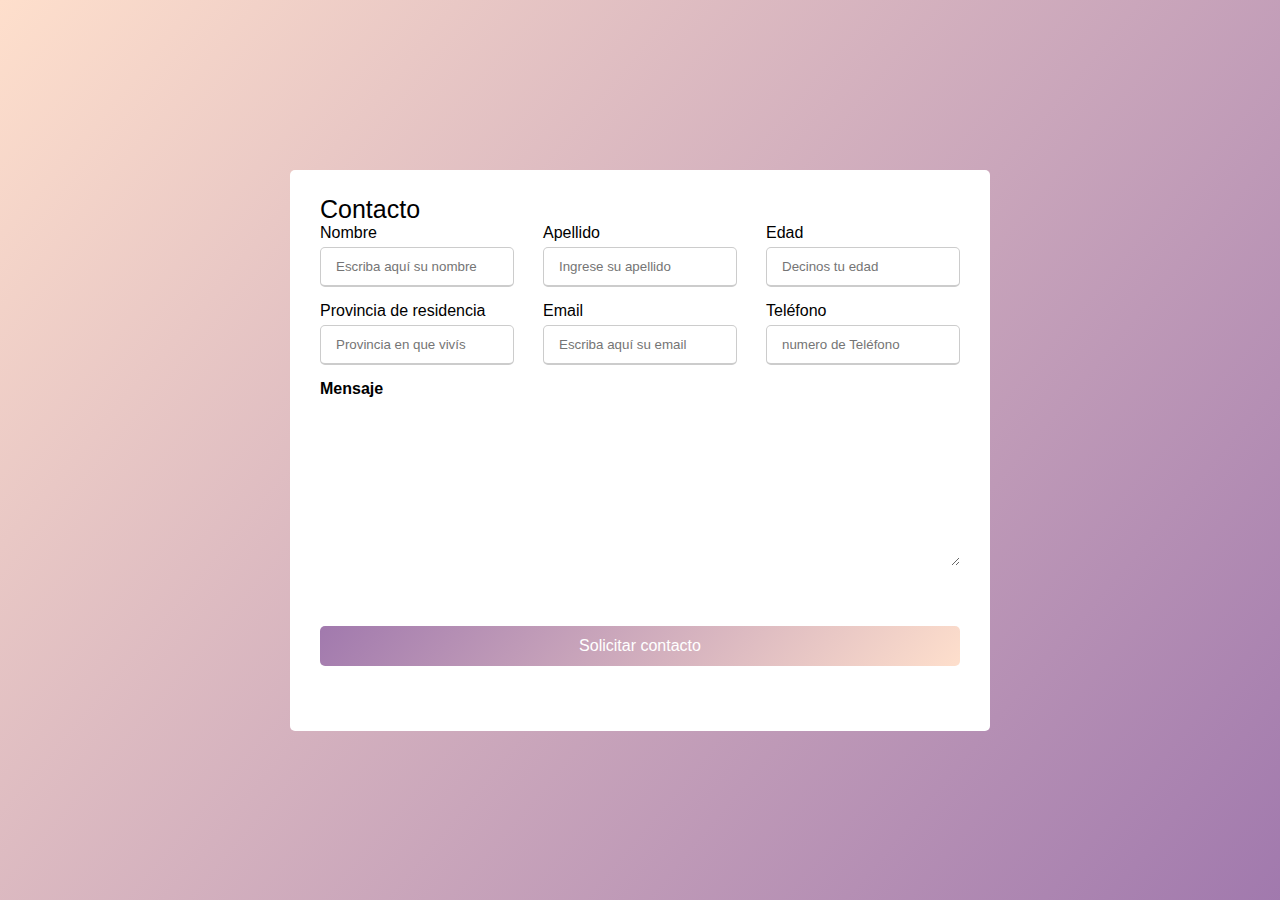
==== formulario-contacto.html @ 70f0dd42 "agregue el formulario, falta navegabilidad" ====
<!DOCTYPE html>
<html lang="en">
<head>
    <meta charset="UTF-8">
    <meta name="viewport" content="width=device-width, initial-scale=1.0">
    <link rel="stylesheet" href="style.css">
    <title>Contacto</title>
</head>
<body>
    <div class="container-formulario-contacto">
        <div class="title">Contacto</div>
        <form id="form-validation" novalidate>
            <div class="form-group">
                <span>Nombre</span>
                <input type="text" placeholder="Escriba aquí su nombre" required>
                <small>Por favor, ingrese su nombre</small>
            </div>
            <div class="form-group">
                <span>Apellido</span>
                <input type="text" placeholder="Ingrese su apellido" required>
                <small>Por favor, ingrese su apellido</small>
            </div>
            <div class="form-group">
                <span>Edad</span>
                <input type="text" placeholder="Decinos tu edad" required>
                <small>Por favor, ingrese su edad</small>
            </div>
            <div class="form-group">
                <span>Provincia de residencia</span>
                <input type="text" placeholder="Provincia en que vivís" required>
                <small>Por favor, indique su provincia</small>
            </div>
            <div class="form-group">
                <span>Email</span>
                <input type="email" placeholder="Escriba aquí su email" required>
                <small>Por favor, ingrese su email</small>
            </div>
            <div class="form-group">
                <span>Teléfono</span>
                <input type="number" placeholder="numero de Teléfono" required>
                <small>Por favor, ingrese su teléfono</small>
            </div>
            <div class="campo">
                <label>Mensaje</label>
                <textarea class="input-text" required></textarea>
            </div>
            
            <div class="button">
                <input type="submit" value="Solicitar contacto">
            </div>
        </form>
    </div>
    
    <script>
        const addForm=document.getElementById("form-validation");
        addForm.addEventListener("submit", (e)=>{
            if(addForm.checkValidity() === false){
               e.preventDefault();
               e.stopPropagation();
               addForm.classList.add("was-validated");
               return false;
            }
        })
    </script>
</body>
</html>
---- style.css ----
:root {
    --bg-color: #eeddf4;
    --primary-color: #d298cc;
    --secondary-color: #fedfcc;
    --secondary-bis-color: #ed1dc0;
    --third-color: rgb(230, 249, 242);
    --third-bis-color: #9c72a9f2;
    --fourth-color: #4b20b1;
    --fourth-bis-color: #e1fff4;
    --fifth-color: rgb(234, 250, 255);
    --fifth-bis-color: #c774be;
    --sixth-color: #4070f4;
    --bg-input-color: rgba(41, 32, 49, 0.173);
}

* {
    margin: 0;
    padding: 0;
    box-sizing: border-box;
}

body {
    background-color: var(--bg-color);
    font-family: "Open Sans", sans-serif;
}

/* Esto evitara que el css afecte a los div denominados con esta clase*/
.no-afectar-css{
    all: initial; 
}

/* Estilos de Header y NavBar */

.header-info {
    background-color: var(--third-bis-color);
    text-align: end;
    overflow: hidden;
}

.header-info p {
    color: white;
    font-weight: 500;
    padding: 5px 25px 5px 0;
    white-space: nowrap;
    animation: moveText 30s linear infinite;
    font-style: italic;
}

.navbar-container {
    background-color: var(--secondary-color);
    display: flex;
    justify-content: center;
    width: 100%;
}

.navbar {
    display: flex;
    justify-content: space-between;
    align-items: center;
    width: 100%;
    height: 100%;
}

.contenedor {
    max-width: 1440px;
    padding: 0 20px;
    margin: -35px;
}

.navbar-logo {
    display: flex;
    align-items: center;
}

.navbar-logo img {
    margin-right: 20px;
}

.navbar-logo:hover {
    /* transform: scale(1.3);
    transition: all .5s; */
    animation: tilt-n-move-shaking 0.50s infinite;
}

.navbar-links {
    display: flex;
    align-items: center;
}

.navbar-links>* {
    margin-left: 40px;
}

.navbar-list {
    display: flex;
    list-style: none;
}

a {
    text-decoration: none;
}

.nav-item {
    margin-left: 40px;
    font-size: 1.1em;
    font-weight: 500;
}

.nav-item a {
    position: relative;
}

.nav-item a::after {
    content: "";
    position: absolute;
    width: 100%;
    height: 2px;
    bottom: 0;
    left: 0;
    background-color: var(--secondary-bis-color);
    opacity: 0;
    transition: opacity 0.3s ease-in-out;
}

.nav-item:hover a::after {
    opacity: 1;
}

/* Estilo lupa y busqueda */

.navbar-search {
    position: relative;
    padding: 5px;
}

.navbar-search input {
    width: 0px;
    height: 35px;
    padding: 0 10px;
    font-size: 18px;
    color: #000;
    outline: none;
    border-radius: 15px;
    background-color: transparent;
    border: none;
}

.boton-search-icon img {
    width: 30px;
    height: 30px;
    cursor: pointer;
    margin-left: 5px;
}

.search-icon a {
    position: absolute;
    top: 5px;
    right: 0;
    width: 55px;
    height: 50px;
    line-height: 55px;
    text-align: center;
}

.navbar-search:hover input {
    width: 200px;
    background-color: #fff;
    border: 2px solid #4b20b1;
    transition: all 0.8s ease;
}

/* Estilo carrito de compras */

.boton-carrito-icon {
    background-color: transparent;
    border: none;
    cursor: pointer;
}

.container-navbar-carrito {
    position: relative;
}

.cantidad-productos {
    position: absolute;
    top: 55%;
    right: 0;

    background-color: var(--fourth-color);
    color: #fff;
    width: 22px;
    height: 22px;

    display: flex;
    justify-content: center;
    align-items: center;
    border-radius: 50%;
}

#contador-productos {
    font-size: 12px;
}

.container-carrito-productos {
    position: absolute;
    top: 50px;
    right: 0;
    background-color: var(--fourth-bis-color);
    width: 400px;
    z-index: 1;
    box-shadow: 0 10px 20px rgba(0, 0, 0, 0.20);
    border-radius: 10px;
}


.carrito-producto {
    display: flex;
    align-items: center;
    justify-content: space-between;
    padding: 30px;
    border-bottom: 1px solid rgba(0, 0, 0, 0.20);
}

.info-carrito-producto {
    display: flex;
    justify-content: space-between;
    flex: 0.8;
}

.titulo-producto-carrito {
    font-size: 17px;
}

.precio-producto-carrito {
    font-weight: 700;
    font-size: 16px;
    margin-left: 10px;
}

.cantidad-producto-carrito {
    font-weight: 400;
    font-size: 16px;
}

.icono-cancela-compra {
    width: 25px;
    height: 25px;
    background-color: transparent;
    border: none;
}

.icono-cancela-compra:hover {
    color: red;
    cursor: pointer;
}

.total-carrito {
    display: flex;
    justify-content: center;
    align-items: center;
    padding: 20px 0;
    gap: 20px;
}

.total-carrito h3 {
    font-size: 18px;
    font-weight: 700;
}

.total-pagar {
    font-size: 20px;
    font-weight: 700;
}

.comprar-carrito {
    display: flex;
    justify-content: center;
    align-items: center;
    border-radius: 15px;
    background-color: var(--third-bis-color);
    color: #fff;
    font-size: 15px;
    font-weight: 500;
    padding: 8px;
    cursor: pointer;
    margin-right: -85px;
}


.hidden-cart {
    display: none;
}

.hidden {
    display: none;
}

.carrito-vacio {
    padding: 20px;
    text-align: center;
}

/* Estilo para navbar responsive (pantalla mas chica) */

.navbar-toogle-boton {
    background-color: transparent;
    border: none;
    cursor: pointer;
    display: none;
}

.navbar-menu-movil {
    display: none;
}


@keyframes moveText {
    0% {
        transform: translateX(100%);
    }

    100% {
        transform: translateX(-100%);
    }
}

@keyframes tilt-n-move-shaking {
    0% {
        transform: translate(0, 0) rotate(0deg);
    }

    25% {
        transform: translate(5px, 5px) rotate(5deg);
    }

    50% {
        transform: translate(0, 0) rotate(0deg);
    }

    75% {
        transform: translate(-5px, 5px) rotate(-5deg);
    }

    100% {
        transform: translate(0, 0) rotate(0deg);
    }
}
/* añadidura de estilos para el formulario de contacto */
small{
    display: none;
}
body{
    display: flex;
    height: 100vh;
    justify-content: center;
    align-items: center;
    padding: 10px;
    background: linear-gradient(130deg,#fedfcc,#9c72a9f2);
}
.container-formulario-contacto{
    max-width: 700px;
    width:100%;
    padding: 25px 30px;
    background-color: #fff;
    border-radius: 5px;
}
.container-formulario-contacto .title{
    font-size: 25px;
    font-weight: 500;
}
.container-formulario-contacto form{
    display:flex;
    flex-wrap:wrap;
    justify-content:space-between;
    margin:10 px 12 px 0;
}
form .form-group{
    margin-bottom: 15px;
    width:calc(100%/2-20px);
}
form span{
    display:block;
    font-weight: 500;
    margin-bottom: 5px;
}
.form-group input{
    height: 40px;
    width:100%;
    outline:none;
    border-radius: 5px;
    border: 1px solid #ccc;
    padding-left: 15px;
    border-bottom-width: 2px;
    transition:all 0.3s ease;
}
.form-group input:focus,
.form-group input:valid{
    border-color: skyblue;
}
form .button{
    width:100%;
    height: 40px;
    margin: 40px 0;
}
form .button input{
    width:100%;
    height: 100%;
    outline: none;
    cursor:pointer;
    background: linear-gradient(130deg,#9c72a9f2,#fedfcc);
    color:#fff;
    font-size: 16px;
    font-weight: 500;
    border: none;
    border-radius: 5px;
}
form .button input:hover{
    /* uso la pseudo clase hover para generar una pequeña animacion en el boton */
    background: linear-gradient(130deg,#fedfcc,#9c72a9f2);
}
.was-validated small{
    display: block;
    color: red;
}
.campo {
    margin-bottom: 1rem;
}
.campo label {
    color: var(--blanco);
    font-weight: bold;
    margin-bottom: .5rem;
    display: block;
}
.campo textarea {
    height: 10rem;
    width:40rem;
}

.input-text {
    width: 100%;
    border: none;
    padding: 1.5rem;
    border-radius: .5rem;
}
@media(max-width:584px){
    .container-formulario-contacto{
        max-width: 100%;
    }

    form .form-group{
        margin-bottom: 15px;
        width:100%;
    }
    .container-formulario-contacto form{
        max-height: 400px;
        overflow-y: scroll;
    }
    .container-formulario-contacto form::-webkit-scrollbar{
        width: 0;
        /* para invisibilizar la barra scroll */
    }
    form .button{
        margin:20px 0px;
    }
    .campo textarea {
        height: 300px;
        width: 400px;
    }
}

/*Media Query Header Nav- Responsividad*/
@media only screen and (max-width:895px) {

    /* 980px */
    .navbar-list {
        display: none;
    }

    .navbar-links>* {
        margin-left: 20px;
    }

    .navbar-menu-movil {
        display: flex;
        flex-direction: column;
        position: absolute;
        top: 180px;
        right: 0;
        background-color: var(--secondary-color);
        width: 100%;
        box-shadow: 0 2px 10px rgba(0, 0, 0, 0.01);
        z-index: 1;
    }

    .nav-item-movil {
        margin-left: 40px;
        font-size: 1.1em;
        font-weight: 300;
        margin-top: 5px;
    }

    .navbar-list-movil {
        list-style: none;
        padding: 20px;
        margin-bottom: 15px;
    }

    .navbar-list-movil a {
        color: var(--third-bis-color);
        position: relative;
    }

    .nav-item-movil a::after {
        content: "";
        position: absolute;
        width: 100%;
        height: 2px;
        bottom: 0;
        left: 0;
        background-color: var(--secondary-bis-color);
        opacity: 0;
        transition: opacity 0.3s ease-in-out;
    }

    .nav-item-movil:hover a::after {
        opacity: 1;
    }

    .navbar-toogle-boton {
        display: block;
        margin: 0;
    }

    .navbar-toogle-boton img {
        height: 28px;
        margin: 0 10px;
    }
}

/* @media only screen and (max-width:550px)

trate de ver desde el celu y me parecio q a partir de ese tamaño se empieza a romper otra vez, habria que hacer otro media query con ese tamaño*/

/*Estilos Quienes somos*/

.quienes-somos-seccion {
    display: flex;
    justify-content: center;
    margin-bottom: 100px;
    margin-top: 100px;
}

.quienes-somos-container {
    background-color: var(--bg-color);
    max-width: 1440px;
    margin-top: 70px;
    margin-bottom: 50px;
    margin-left: 20px;
    margin-right: 50px;
    padding: 0 20px;
    width: 100%;
}

.quienes-somos-subtitulo {
    font-size: 2em;
    font-weight: 600;
    text-align: center;
    margin-top: 30px;
    margin-bottom: 40px;
    margin-left: 70px;
    color: var(--third-bis-color);
}

.quienes_somos_parrafo {
    text-align: center;
    font-size: 1.1em;
    font-weight: 400;
    padding-left: 70px;
    font-style: italic;
    line-height: 3.4em;
    white-space: pre-line;
}

.qs-empezamos{
    text-align: center;
    font-size: 1.4em;
    padding-left: 70px;
    font-style: italic;
    line-height:3.4em;
    white-space: pre-line;
}

/*Estilo slide fotos*/

.carrousel-seccion {
    display: flex;
    justify-content: center;
    background-color: var(--secondary-color);
    margin-bottom: 100px;
    padding: 10px 0;
}

.carrousel-seccion-container {
    max-width: 1440px;
    padding: 0 30px;
    width: 100%;
    display: flex;
    flex-direction: column;
    align-items: center;
    justify-content: center;
}

.carrousel-seccion-contenedor-imgs {
    padding: 50px;
}

.carrousel-seccion-slide img {
    height: 300px;
    width: 1000px;
    max-width: 100%;
    max-height: 350px;
    object-fit: cover;
}

.carrousel-seccion-slide {
    display: none;
}

.carrousel-seccion-slide.contenido {
    display: flex;
    justify-content: space-around;
    padding: 20px 0;
    max-height: 500px;
}

.carrousel-seccion-slide h1 {
    flex-basis: 50%;
    display: flex;
    flex-direction: column;
    justify-content: center;
    text-align: center;
    font-size: 2.3em;
    font-weight: 700;
    margin-bottom: 2em;
    margin-top: 3em;
    color: var(--fourth-color);
}

.carrousel-seccion-contenedor-imgs {
    flex-basis: 50%;
    display: flex;
    justify-content: center;
    align-items: center;
}

.carrousel-seccion-control {
    position: absolute;
    right: 10px;
    display: flex;
    flex-direction: column-reverse;
}

.carrousel-control-previa {
    width: 40px;
    height: 35px;
    margin: 0.5em 0.5em 0.5em 0;
    padding: 3px 5px;
    border-radius: 10px;
}

.carrousel-control-proximo {
    width: 40px;
    height: 35px;
    padding: 3px 5px;
    margin: 0.5em 0.5em 0.5em 0;
    border-radius: 10px;
}

.carrousel-seccion-control a:hover {
    background-color: var(--secondary-bis-color);
    transition: background-color 0.4s;
    border-radius: 30px;
    transform: scale(1.3);
}

/*Media query Carrousel - Responsive*/


@Media only screen and (max-width: 895px) {
    .carrousel-seccion-slide h1 {
        font-size: 1.9em;
        text-align: center;
        justify-content: center;
    }

    .carrousel-seccion-slide img {
        padding: 50px 0;
        justify-content: center;
        height: 400px;
        object-fit: cover;
    }

    .carrousel-seccion-slide.contenido {
        flex-direction: column;
        max-height: 100%;
        padding-bottom: 0;
    }

    .carrousel-seccion-slide .contenido {
        margin-bottom: 2em;
    }

    .carrousel-seccion-container {
        justify-content: flex-end;
    }

    .carrousel-seccion-control {
        flex-direction: row;
        align-items: center;
        position: static;
    }

    .carrousel-control-proximo {
        margin-right: 0;
    }
}


/*Estilos Planes */

#planes {
    display: flex;
    margin-top: 80px;
    margin-left: 30px;
    margin-right: 30px;
}

.planes-seccion-container {
    display: grid;
    grid-template-columns: repeat(2, 1fr);
    gap: 10px;
    margin: 30px 30px;
    margin-left: 70px;
    max-width: 1440px;
    padding: 0 20px;
}

.planes-seccion-titulo {
    font-size: 2em;
    font-weight: 500;
    text-align: center;
    margin-bottom: 50px;
    color: var(--third-bis-color);
}

.planes-seccion-item {
    border-radius: 20px;
    margin: 30px;
    width: 80%;
    border-style: groove;
}

.planes-seccion-item img {
    padding: 30px;
    width: 100%;
    height: 300px;
    object-fit: cover;
    border-radius: 40px 40px 0 0;
    transition: all .5s;
}

.planes-seccion-subtitulo {
    font-size: 1.7em;
    font-weight: 700;
    color: var(--fourth-color);
    text-align: center;
    margin-bottom: 20px;
}

.planes-seccion-info {
    padding: 15px 70px;
    line-height: 2;
    display: flex;
    flex-direction: column;
    gap: 10px;
}

.plan-seccion-descripcion {
    font-size: 1em;
    font-weight: 500;
    list-style: none;
    text-align: center;
}

.planes-seccion-info button {
    color: #fff;
    background-color: var(--fifth-bis-color);
    padding: 15px 10px;
    margin: 30px 100px;
    border-radius: 15px;
    cursor: pointer;
    width: 200px;
    font-size: 17px;
    font-weight: 500;
}

.planes-seccion-info button:hover {
    background-color: #ed1dc0;
    transition: 1s;
}

.planes-seccion-item:hover {
    box-shadow: 0 10px 20px rgba(34, 193, 140, 0.356);
    background-color: #efd1f7;
}

.planes-seccion-item img:hover {
    transform: scale(1.1);
}

/*Falta terminar toda la parte media query de la parte de compra de planes */

/* Estilos Compra Planes */

.planes-seccion-compra-container {
/* .compra-planes{ */
    display: flex;
    flex-wrap: wrap;
    align-items: center;
    justify-content: center;
    width: 80%;
    max-width: 600px;
    min-height: 500px;
    padding: 10px;
    margin-left: 400px;
}

.planes-seccion-compra-item {
    display: flex;
    flex-direction: column;
    justify-content: center;
    text-align: center;
    border-radius: 20px;
    margin: 30px;
    padding: 15px;
    width: 100%; 
    border-style: groove;
}

.planes-seccion-compra-info li{
    list-style: none;
    font-size: 1.1em;
    font-weight: 400;
    text-align: center;
    padding: 10px;
    margin-bottom: 30px;
}

.planes-seccion-compra-info ul li:before {
    content: '✓';
    color: var(--secondary-bis-color);
    margin-right: 10px;
    font-weight: bold;
}

.planes-seccion-compra-info h2{
    margin-bottom: 55px;
    font-size: 40px;
}

.planes-seccion-compra-item img {
    padding: 30px;
    width: 100%;
    height: 300px;
    object-fit: cover;
    border-radius: 40px 40px 0 0;
    transition: all .5s;
}

.planes-formato-pago{
    font-size: 1.3em;
    font-weight: 600;
    text-align: center;
    margin: 50px;
}

.planes-seccion-compra-info .precio{
    font-size: 30px;
    margin-bottom: 20px;
}

.planes-seccion-compra-item:hover {
    box-shadow: 0 10px 20px rgba(34, 193, 140, 0.356);
    background-color: #efd1f7;
}

.planes-seccion-compra-item img:hover {
    transform: scale(1.1);
}

.contenedor-formulario{
    width: 50%;
    justify-content: center;
    margin: auto;
    position: relative;
}

.seleccion-formulario{
    background-color: #fff;
    width: 100%;
    box-shadow: 0px 0px 0px rgba(0, 0, 0, 0.16);
    border-radius: 5px;
    border: none;
    cursor: pointer;
    align-items: center;
    text-align:initial;
    transition: .2s ease all;
    margin-bottom: 25px;
    padding: 15px;
    font-weight: 500;
    font-size: 17px;
}

.seleccion-formulario:hover{
    border: 2px solid var(--fourth-color);
    box-shadow: 0px 5px 10px rgba(0, 0, 0, 0.16);
}

.estilo-opcion{
    font-weight: 600;
    font-size: 14px;
}

.planes-seccion-compra-info button {
    color: #fff;
    background-color: var(--fifth-bis-color);
    padding: 15px 10px;
    margin: 30px 100px;
    border-radius: 15px;
    cursor: pointer;
    width: 200px;
    font-size: 18px;
}

.planes-seccion-compra-info button:hover {
    background-color: #ed1dc0;
    transition: 1s;
}

/*Media query Planes- Responsividad */

@media only screen and (max-width:895px) {
    .planes-seccion-container {
        display: flex;
        flex-direction: column;
        position: relative;
        top: 180px;
        background-color: var(--bg-color);
        width: 100%;
        max-width: 100%;
        margin-bottom: 170px;
        box-shadow: 0 2px 10px rgba(0, 0, 0, 0.01);
        z-index: 1;
    }

    .planes-seccion-info button {
        color: #fff;
        background-color: var(--fifth-bis-color);
        padding: 15px 10px;
        margin: 30px 60px;
        justify-content: center;
        border-radius: 15px;
        cursor: pointer;
        width: 200px;
        max-width: 100%;
    }
}

@media only screen and (max-width:1020px) {
    .planes-seccion-compra-container {
        display: flex;
        flex-wrap: wrap;
        position: relative;
        justify-content: center;
        top: 180px;
        background-color: var(--bg-color);
        width: 100%;
        max-width: 100%;
        margin-bottom: 170px;
        margin-left: 200px;
        box-shadow: 0 2px 10px rgba(0, 0, 0, 0.01);
        z-index: 1;
    }

    .planes-seccion-info button {
        color: #fff;
        background-color: var(--fifth-bis-color);
        padding: 15px 10px;
        margin: 30px 60px;
        justify-content: center;
        border-radius: 15px;
        cursor: pointer;
        width: 200px;
        max-width: 100%;
    }
}

/* Falta chequear media query y responsividad, y hacer mas puntos de corte*/


/* Estilos Seccion Video */
.video-seccion {
    max-width: 1440px;
    margin-right: 120px;
    margin-bottom: 50px;
    margin-left: 30px;
    width: 100%;
}

.video-seccion-contenedor{
    max-width: 100%;
    max-height: 100%;
    margin-bottom: 20px;
    margin-left: 10px;
    padding: 0 40px;
    width: 100%;
}

.video-container video {
    width: 100%;
    height: 400px;
    object-fit: cover;
    margin-top: 25px;
    margin-bottom: 50px;
    border-radius: 10px;
    position: relative;
    opacity: 0.5;
    z-index: -1;
}

.video-seccion-descripcion{
    text-align: center;
    font-size: 1.2em;
    font-weight: 500;
    margin-bottom: 20px;
    padding: 20px;
    margin-top: 70px;
    color: var(--fourth-color);
}

.video-seccion-descripcion h2{
    text-align: center;
    font-size: 1.7em;
    margin-bottom: 40px;
}

.video-seccion-descripcion p{
    text-align: center;
    font-size: 1.2em;
    margin-top: 35px;
}


/* Estilos Testimonios slider */


.testimonios-seccion {
    min-height: 100vh;
    display: flex;
    flex-direction: column;
    align-items: center;
    justify-content: center;
    background-color: var(--bg-color);
    margin-bottom: 120px;
}

.testimonios-slide-subtitulo {
    font-size: 2em;
    font-weight: 700;
    color: var(--third-bis-color);
    margin-bottom: 80px;
    margin-top: 100px;
}

.testimonios-slide-contenedor {
    max-width: 1440px;
    width: 100%;
    background-color: var(--primary-color);
    padding: 40px 0;
}

.testimonios-tarjeta {
    padding: 0 40px;
    display: none;
}

.testimonios-tarjeta.contenido {
    display: flex;
    justify-content: space-around;
    padding: 20px 0px;
    height: 450px;
    max-height: 600px;
}

.tarjeta {
    width: 330px;
    height: 420px;
    border-radius: 25px;
    background-color: var(--fourth-bis-color);
}

.contenido-img,
.contenido-testimonio {
    display: flex;
    flex-direction: column;
    align-items: center;
    padding: 10px 14px;
}

.tarjeta-imagen {
    position: relative;
    height: 150px;
    width: 150px;
    border-radius: 50%;
    background: #fff;
    padding: 3px;
}

.tarjeta-imagen .tarjeta-img {
    height: 100%;
    width: 100%;
    object-fit: cover;
    border-radius: 50%;
    border: 4px solid var(--sixth-color);
}

.contenido-img {
    position: relative;
    row-gap: 5px;
    padding: 25px 0;
}

.disenio-imagen {
    position: absolute;
    left: 0;
    top: 0;
    height: 100%;
    width: 100%;
    background-color: var(--sixth-color);
    border-radius: 25px 25px 0 25px;
}

.disenio-imagen::before,
.disenio-imagen::after {
    content: "";
    position: absolute;
    right: 0;
    bottom: -40px;
    height: 40px;
    width: 40px;
    background-color: var(--sixth-color);
}

.disenio-imagen::after {
    border-radius: 0 25px 0 0;
    background-color: var(--fourth-bis-color);
}

.nombre-testimonio {
    font-size: 1.4em;
    font-weight: 600;
    margin-bottom: 10px;
    color: var(--fourth-color);
}

.descripcion-testimonio {
    font-size: 1em;
    font-weight: 500;
    color: var(--third-bis-color);
    text-align: center;
}

.testimonios-seccion-control {
    position: absolute;
    right: 10px;
    display: flex;
    flex-direction: column-reverse;
    margin-top: -260px;
    margin-right: 80px;
}

.testimonios-control-previa {
    width: 40px;
    height: 35px;
    margin: 0.5em 0.5em 0.5em 0;
    padding: 3px 5px;
    border-radius: 10px;
}

.testimonios-control-proximo {
    width: 40px;
    height: 35px;
    padding: 3px 5px;
    margin: 0.5em 0.5em 0.5em 0;
    border-radius: 10px;
}

.testimonios-seccion-control a:hover {
    background-color: var(--fourth-bis-color);
    border-radius: 30px;
    transform: scale(1.3);
    transition: background-color 0.4s;
}

/*Barra de progreso - animacion*/
.barra-cont {
    width: 5%;
    height: 5px;
    background-color: #ccc;
    border-radius: 10px;
}

.barra-progreso {
    height: 100%;
    background-color: #af4c89; /* Color de la barra de progreso */
    width: 0%;
    border-radius: 10px;
    opacity: 0.3;
}

/*Falta la responsividad de la parte de Testimonios */

/*Estilos Footer y NavBar*/

input {
    font-family: "Open Sans", sans-serif;
}

.footer {
    background-color: var(--third-bis-color);
    display: flex;
    flex-direction: column;
}

.footer-nav-info {
    background-color: var(--secondary-color);
    padding: 50px 20px;
    display: flex;
    justify-content: center;
}

.footer-nav-info {
    display: flex;
    flex-wrap: wrap;
    justify-content: space-around;
    width: 100%;
}

.container {
    max-width: 1440px;
    padding: 0 20px;
}

.footer-info-lista-items {
    list-style: none;
}

.footer-titulo {
    color: var(--fourth-color);
    font-size: 1.2em;
    margin-bottom: 1em;
}

.footer-info-items-li {
    margin-bottom: 0.2em;
}

.footer-items-link {
    font-size: 0.9em;
}

.footer-items-link:hover {
    color: var(--secondary-bis-color);
}

.footer-iconos-contenedor {
    margin-bottom: 1em;
}

.icono-redsocial {
    margin-right: 15px;
}

.icono-redsocial img {
    height: 23px;
}

.suscribete-contenedor-form {
    display: flex;
    flex-direction: column;
}

.suscribete-contenedor-form input {
    border: none;
    font-size: 0.8em;
    background-color: rgb(239, 233, 243);
    padding: 12px;
    outline: none;
    color: var(--fourth-color);
    border-radius: 10px;
    margin-bottom: 1em;
}

.boton-suscribete {
    font-size: 1em;
    font-weight: 600;
    cursor: pointer;
    padding: 10px 20px;
    color: var(--fourth-color);
    background-color: var(--bg-color);
    border-radius: 10px;
    text-align: center;
    width: 150px;
}

.boton-suscribete:hover {
    background-color: var(--primary-color);
    transition: background-color 0.3s ease-in-out;
}

.footer-copyright-texto {
    text-align: center;
    color: white;
    font-size: 1em;
    font-weight: 500;
    padding: 20px 0;
}

/*Media querys footer*/

@Media only screen and (max-width:850px) {

    /*si la pantalla es superior a esto que no aplique los estilos que siguen*/
    .footer-info-lista {
        width: 49%;
        margin-bottom: 1.3em;
    }
}

@Media only screen and (max-width:510px) {

    /*si la pantalla es superior a esto que no aplique los estilos que siguen*/
    .footer-info-lista {
        width: 100%;
        margin-bottom: 1.3em;
    }
}
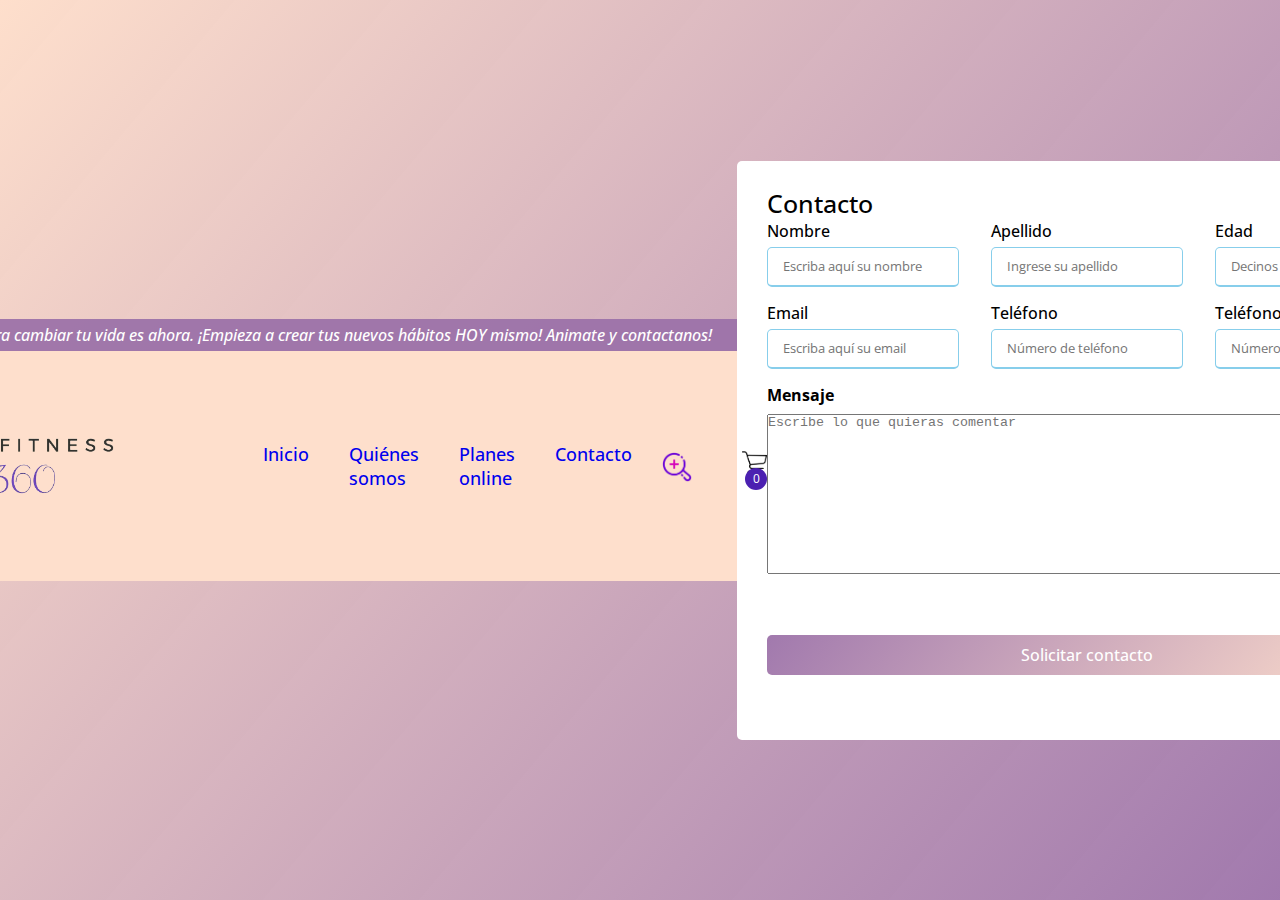
==== commit 08c079fc: "correccion source js del script en contacto" ====
--- a/formulario-contacto.html
+++ b/formulario-contacto.html
@@ -3,64 +3,214 @@
 <head>
     <meta charset="UTF-8">
     <meta name="viewport" content="width=device-width, initial-scale=1.0">
+    <!-- favicon -->
+    <link rel="shortcut icon" href="images/logo-contacto.png" type="image/x-icon">
+    <!-- estilos -->
     <link rel="stylesheet" href="style.css">
+    
+    <link rel="stylesheet" href="modal.css">
+     <!-- Google Fonts -->
+     <link rel="preconnect" href="https://fonts.googleapis.com">
+     <link rel="preconnect" href="https://fonts.gstatic.com" crossorigin>
+     <link href="https://fonts.googleapis.com/css2?family=Open+Sans:ital,wght@0,300..800;1,300..800&display=swap"
+         rel="stylesheet">
     <title>Contacto</title>
 </head>
-<body>
+<body class="formulario-contacto">
+    <!-- Encabezado -->
+    <header class="header">
+        <section class="header-info">
+            <p>El mejor momento para cambiar tu vida es ahora. ¡Empieza a crear tus nuevos hábitos HOY mismo! Animate y
+                contactanos!
+            </p>
+        </section>
+        <section class="navbar-container">
+            <nav class="navbar contenedor">
+                <!-- logo -->
+                <a href="index.html" class="navbar-logo">
+                    <img src="images/logo3-titulo-pag.png" alt="Logo de Fitness 360" height="300">
+                </a>
+                <!-- Hipervinculos para el menu -->
+                <div class="navbar-links">
+                    <ul class="navbar-list">
+                        <li class="nav-item"><a href="index.html"> Inicio</a></li>
+                        <li class="nav-item"><a href="#quienes-somos"> Quiénes somos</a></li>
+                        <li class="nav-item"><a href="#planes-online">Planes online</a></li>
+                        <li class="nav-item"><a href="#contacto">Contacto</a></li>
+                    </ul>
+                    <!-- Buscador -->
+                    <div class="navbar-search">
+                        <input type="text" placeholder="Buscar">
+                        <div class="search-icon">
+                            <a href="#" class="boton-search-icon">
+                                <img src="images/img-lupa2.png" alt="boton de busqueda">
+                            </a>
+                        </div>
+                    </div>
+                    <!-- Carrito de compras -->
+                    <div class="container-navbar-carrito">
+                        <div class="navbar-carrito-icon">
+                            <button class="boton-carrito-icon">
+                                <img src="images/img-carritocompra.png" alt="carrito de compras" height="25">
+                            </button>
+
+                            <div class="cantidad-productos">
+                                <span id="contador-productos">0</span>
+                            </div>
+                        </div>
+                        <div class="container-carrito-productos hidden-cart">
+                            <div class="carga-producto hidden">
+                                <div class="carrito-producto">
+                                    <div class="info-carrito-producto">
+                                        <span class="cantidad-producto-carrito"></span>
+                                        <p class="titulo-producto-carrito"></p>
+                                        <span class="precio-producto-carrito"></span>
+                                    </div>
+                                    <svg xmlns="http://www.w3.org/2000/svg" fill="none" viewBox="0 0 24 24"
+                                        stroke-width="1.5" stroke="currentColor" class="icono-cancela-compra">
+                                        <path stroke-linecap="round" stroke-linejoin="round" d="M6 18L18 6M6 6l12 12" />
+                                    </svg>
+                                </div>
+                            </div>
+
+                            <div class="total-carrito hidden">
+                                <h3>Total:</h3>
+                                <span class="total-pagar"></span>
+                                <button class="comprar-carrito">Comprar carrito</button>
+                            </div>
+                            <p class="carrito-vacio">El carrito está vacío</p>
+                        </div>
+                    </div>
+                </div>
+                <button class="navbar-toogle-boton">
+                    <img src="images/img-trespuntos.png" alt="boton de menu" height="20">
+                </button>
+                <div class="navbar-menu-movil">
+                    <ul class="navbar-list-movil">
+                        <li class="nav-item-movil"><a href="index.html">Inicio</a></li>
+                        <li class="nav-item-movil"><a href="#quienes-somos">Quiénes somos</a></li>
+                        <li class="nav-item-movil"><a href="#planes-online">Planes online</a></li>
+                        <li class="nav-item-movil"><a href="#contacto">Contacto</a></li>
+                    </ul>
+                </div>
+            </nav>
+        </section>
+    </header>
+
+    <main>
     <div class="container-formulario-contacto">
         <div class="title">Contacto</div>
-        <form id="form-validation" novalidate>
+        <form id="contacto" method="post">
             <div class="form-group">
                 <span>Nombre</span>
-                <input type="text" placeholder="Escriba aquí su nombre" required>
-                <small>Por favor, ingrese su nombre</small>
+                <input id="nombre" name="nombre" type="text" placeholder="Escriba aquí su nombre" >
+                <small id="snombre">Por favor, ingrese su nombre</small>
             </div>
             <div class="form-group">
                 <span>Apellido</span>
-                <input type="text" placeholder="Ingrese su apellido" required>
-                <small>Por favor, ingrese su apellido</small>
+                <input id="apellido" name="apellido" type="text" placeholder="Ingrese su apellido">
+                <small id="sapellido">Por favor, ingrese su apellido</small>
             </div>
             <div class="form-group">
                 <span>Edad</span>
-                <input type="text" placeholder="Decinos tu edad" required>
-                <small>Por favor, ingrese su edad</small>
-            </div>
-            <div class="form-group">
-                <span>Provincia de residencia</span>
-                <input type="text" placeholder="Provincia en que vivís" required>
-                <small>Por favor, indique su provincia</small>
-            </div>
+                <input id="edad" name="edad" type="number" placeholder="Decinos tu edad" >
+                <small id="sedad">Por favor, ingrese su edad</small>
+            </div>
+          
             <div class="form-group">
                 <span>Email</span>
-                <input type="email" placeholder="Escriba aquí su email" required>
-                <small>Por favor, ingrese su email</small>
-            </div>
+                <input id="email" name="email" type="email" placeholder="Escriba aquí su email" >
+                <small id="semail">Por favor, ingrese su email</small>
+            </div>
+
             <div class="form-group">
                 <span>Teléfono</span>
-                <input type="number" placeholder="numero de Teléfono" required>
-                <small>Por favor, ingrese su teléfono</small>
-            </div>
+                <input id="telefono" name="telefono"type="number" placeholder="Número de teléfono">
+                <small id="stelefono">Por favor, ingrese su teléfono</small>
+            </div>
+
+            <div class="form-group">
+                <span>Teléfono 2</span>
+                <input id="telefono2" name="telefono2" type="number" placeholder="Número de teléfono alternativo" >
+            </div>
+
             <div class="campo">
                 <label>Mensaje</label>
-                <textarea class="input-text" required></textarea>
+                <textarea id="mensaje" name="mensaje" placeholder="Escribe lo que quieras comentar"></textarea>
+                <small id="smensaje">Por favor, ingrese sus comentarios en menos de 00 caracteres</small>
             </div>
             
             <div class="button">
                 <input type="submit" value="Solicitar contacto">
+                <p id="error" class="error"></p>
             </div>
         </form>
     </div>
-    
-    <script>
-        const addForm=document.getElementById("form-validation");
-        addForm.addEventListener("submit", (e)=>{
-            if(addForm.checkValidity() === false){
-               e.preventDefault();
-               e.stopPropagation();
-               addForm.classList.add("was-validated");
-               return false;
-            }
-        })
+</main>
+    
+    <script src="app1.js">
+// const contacto=document.getElementById("contacto");
+// const nombre=document.getElementById("nombre");
+// const snombre=document.getElementById("snombre");
+// const apellido=document.getElementById("apellido");
+// const sapellido=document.getElementById("sapellido");
+// const edad=document.getElementById("edad");
+// const sedad=document.getElementById("sedad");
+// const email=document.getElementById("email");
+// const semail=document.getElementById("semail");
+// const telefono=document.getElementById("telefono");
+// const stelefono=document.getElementById("stelefono");
+// const mensaje=document.getElementById("mensaje");
+// const smensaje=document.getElementById("smensaje");
+// const parrafo=document.getElementById("error");
+// contacto.addEventListener("submit",e=>{
+// e.preventDefault();
+// e.stopPropagation();
+//     let valor1=false;
+//     let valor2=false;
+//     let valor3=false;
+//     let valor4=false;
+//     let valor5=false;
+//     let valor6=false;
+//     parrafo.innerHTML="";
+//     let regexEmail=/^\w+([\.-]?\w+)*@\w+([\.-]?\w+)*(\.\w{2,3})+$/;
+//     let phoneno = /^\(?([0-9]{3})\)?[-. ]?([0-9]{3})[-. ]?([0-9]{4})$/;
+
+//     if(nombre.value.length<3||typeof nombre.value!=="string"){
+//         valor1=true;
+//         snombre.classList.add("invalido");
+//     }
+//     if(apellido.value.length<3||typeof apellido.value!=="string"){
+//         valor2=true;
+//         sapellido.classList.add("invalido");
+//     }
+//     if(edad.value<18||edad.value>110){
+//         valor3=true;
+//         sedad.classList.add("invalido");
+//     }
+        
+//     if(!regexEmail.test(email.value)){
+//         valor4=true;
+//         semail.classList.add("invalido");
+//     }
+
+//     if(!telefono.value.match(phoneno)){
+//         valor5=true;
+//         stelefono.classList.add("invalido");
+//     }
+//     if(mensaje.value.trim().length>600){
+//         valor5=true;
+//         smensaje.classList.add("invalido");
+//     }
+    
+//     if(valor1||valor2||valor3||valor4||valor5||valor6){
+//         parrafo.innerHTML="Hay algún error";
+//     }else{
+//         parrafo.innerHTML="Enviado";
+//         contacto.reset();
+//     }
+// }) 
     </script>
+    
 </body>
 </html>--- a/modal.css
+++ b/modal.css
@@ -0,0 +1,49 @@
+/* Estilos básicos para los modales */
+.modal {
+  display: none; /* Oculta los modales por defecto */
+  position: fixed; /* Posicionamiento fijo */
+  top: 50%; /* Posiciona verticalmente en el centro */
+  left: 50%; /* Posiciona horizontalmente en el centro */
+  transform: translate(-50%, -50%); /* Ajusta la posición */
+  width: 80%; /* Ancho del modal */
+  max-width: 90%; /* Ancho máximo */
+  background-color: white; /* Color de fondo */
+  padding: 20px; /* Padding interno */
+  border: 1px solid #ccc; /* Borde */
+  box-shadow: 0 4px 8px rgba(0, 0, 0, 0.1); /* Sombra */
+  z-index: 1000; /* Posicionamiento en el z-index */
+}
+
+/* Texto importado del iframe */
+.modal iframe{
+  width: 90%;
+  height: 20vw;
+  max-height: 30vw;
+  border: none;
+}
+  
+  /* Estilos para el modal activo */
+.modal-activo {
+  display: block;
+}
+  
+  /* Estilos para el contenido del modal */
+.modal-contenido {
+  text-align: center; /* Alineación de texto */
+}
+  
+  /* Estilos para el botón de cerrar */
+.modal button {
+  display: block;
+  margin: 10px auto; /* Margen automático */
+  padding: 10px 20px; /* Padding */
+  background-color: rgb(155, 99, 149); /* Color de fondo verde */
+  color: white; /* Color de texto */
+  border: none; /* Sin borde */
+  cursor: pointer; /* Puntero del cursor */
+}
+  
+  /* Estilos para el botón de cerrar al enfocar */
+.modal button:hover {
+    background-color: rgb(155, 99, 149); /* Color de fondo verde más oscuro al enfocar */
+}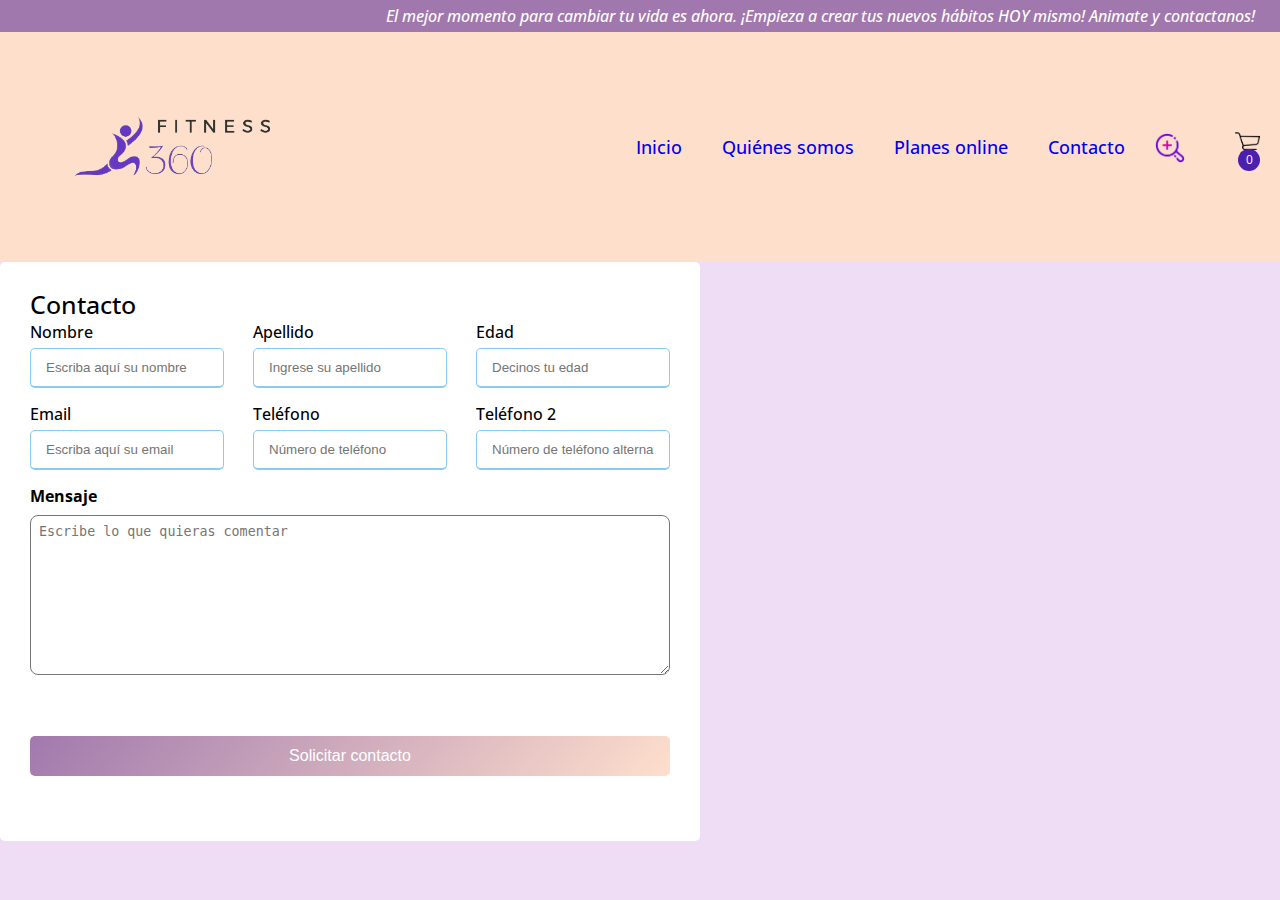
==== commit 42db4399: "falta poco, estado lunes 20/5 a las 9:51 hs" ====
--- a/formulario-contacto.html
+++ b/formulario-contacto.html
@@ -8,7 +8,7 @@
     <!-- estilos -->
     <link rel="stylesheet" href="style.css">
     
-    <link rel="stylesheet" href="modal.css">
+    <!-- <link rel="stylesheet" href="modal.css"> -->
      <!-- Google Fonts -->
      <link rel="preconnect" href="https://fonts.googleapis.com">
      <link rel="preconnect" href="https://fonts.gstatic.com" crossorigin>
--- a/style.css
+++ b/style.css
@@ -349,7 +349,7 @@
 small{
     display: none;
 }
-body{
+body .formulario-.container-formulario-contacto{
     display: flex;
     height: 100vh;
     justify-content: center;
@@ -418,7 +418,7 @@
     /* uso la pseudo clase hover para generar una pequeña animacion en el boton */
     background: linear-gradient(130deg,#fedfcc,#9c72a9f2);
 }
-.was-validated small{
+.invalido{
     display: block;
     color: red;
 }
@@ -434,12 +434,14 @@
 .campo textarea {
     height: 10rem;
     width:40rem;
+    padding: 0.5rem;
+    border-radius: .5rem;
 }
 
 .input-text {
     width: 100%;
     border: none;
-    padding: 1.5rem;
+    padding: 0.5rem;
     border-radius: .5rem;
 }
 @media(max-width:584px){
@@ -452,21 +454,22 @@
         width:100%;
     }
     .container-formulario-contacto form{
-        max-height: 400px;
+        max-height: 300px;
         overflow-y: scroll;
     }
     .container-formulario-contacto form::-webkit-scrollbar{
-        width: 0;
+        width: 0; */
         /* para invisibilizar la barra scroll */
-    }
+    /* }
     form .button{
         margin:20px 0px;
-    }
-    .campo textarea {
+    } */
+    /* .campo textarea {
         height: 300px;
         width: 400px;
-    }
-}
+
+    } */
+/* }
 
 /*Media Query Header Nav- Responsividad*/
 @media only screen and (max-width:895px) {
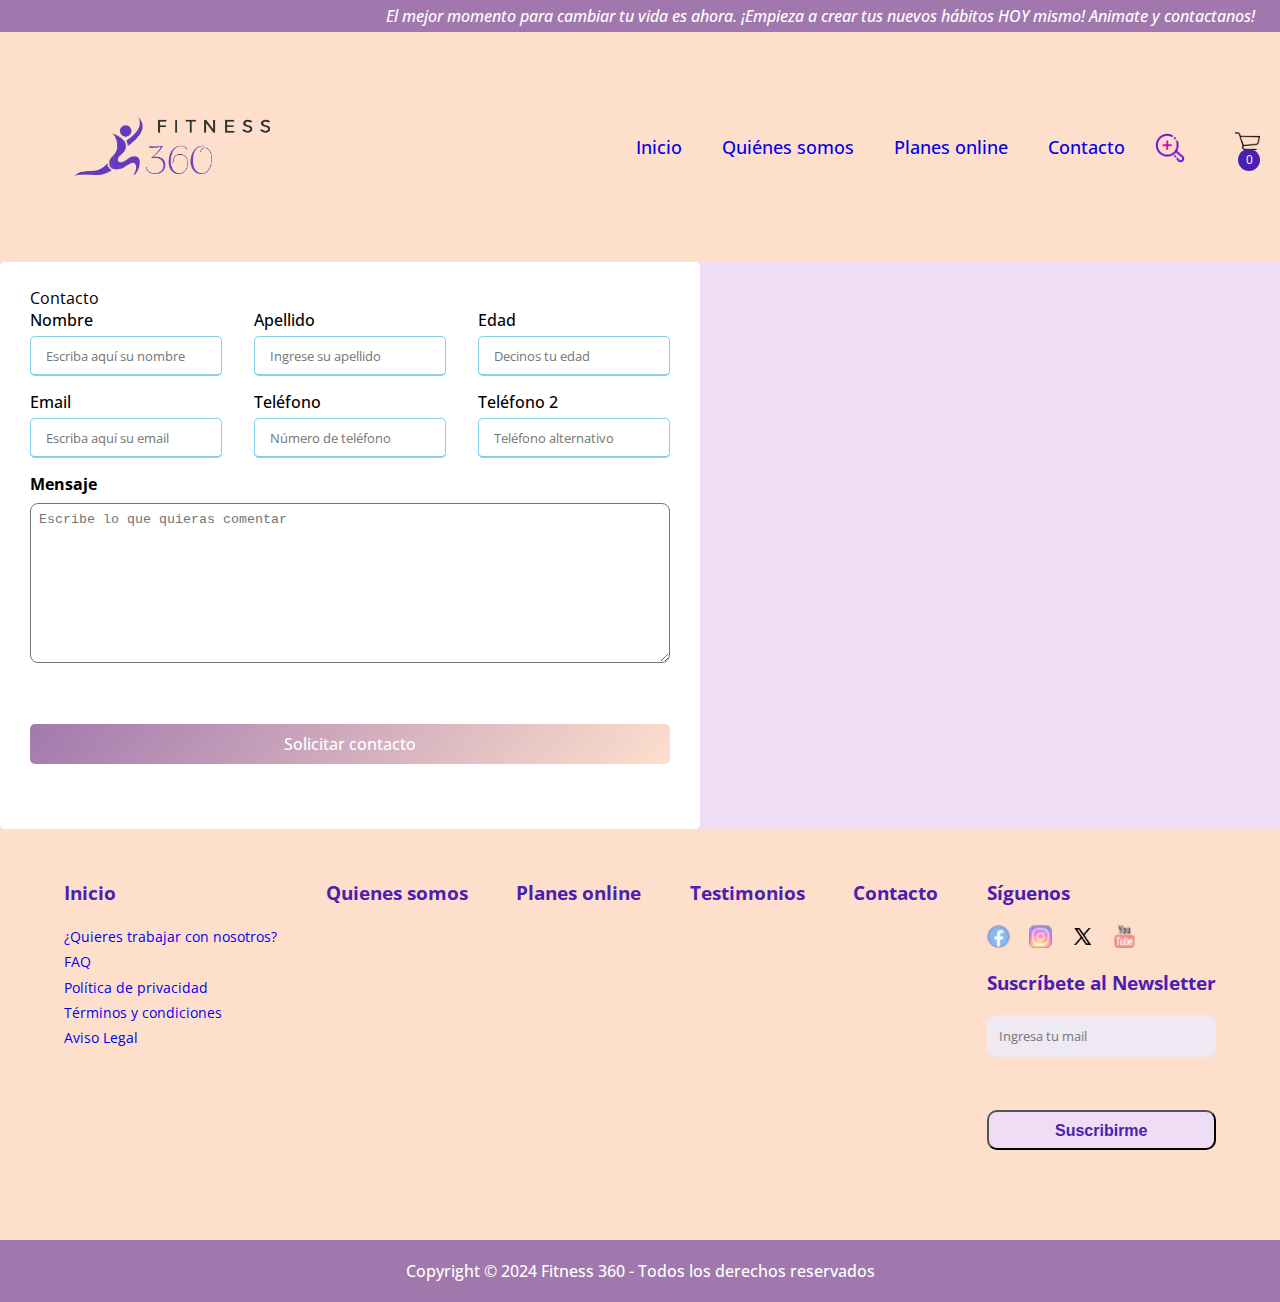
==== commit 202e6fcd: "enlaces a contacto, footer del formulario, modales agregados, falta centrar el formulario" ====
--- a/formulario-contacto.html
+++ b/formulario-contacto.html
@@ -4,8 +4,10 @@
     <meta charset="UTF-8">
     <meta name="viewport" content="width=device-width, initial-scale=1.0">
     <!-- favicon -->
+    
     <link rel="shortcut icon" href="images/logo-contacto.png" type="image/x-icon">
     <!-- estilos -->
+    <link rel="stylesheet" href="modal.css">
     <link rel="stylesheet" href="style.css">
     
     <!-- <link rel="stylesheet" href="modal.css"> -->
@@ -98,56 +100,170 @@
     </header>
 
     <main>
-    <div class="container-formulario-contacto">
-        <div class="title">Contacto</div>
-        <form id="contacto" method="post">
-            <div class="form-group">
-                <span>Nombre</span>
-                <input id="nombre" name="nombre" type="text" placeholder="Escriba aquí su nombre" >
-                <small id="snombre">Por favor, ingrese su nombre</small>
+        <div class="container-formulario-contacto">
+            <div class="title">Contacto</div>
+            <form id="contacto" method="post">
+                <div class="form-group">
+                    <span>Nombre</span>
+                    <input id="nombre" name="nombre" type="text" placeholder="Escriba aquí su nombre" >
+                    <small id="snombre">Por favor, ingrese su nombre</small>
+                </div>
+                <div class="form-group">
+                    <span>Apellido</span>
+                    <input id="apellido" name="apellido" type="text" placeholder="Ingrese su apellido">
+                    <small id="sapellido">Por favor, ingrese su apellido</small>
+                </div>
+                <div class="form-group">
+                    <span>Edad</span>
+                    <input id="edad" name="edad" type="number" placeholder="Decinos tu edad" >
+                    <small id="sedad">Por favor, ingrese su edad</small>
+                </div>
+            
+                <div class="form-group">
+                    <span>Email</span>
+                    <input id="email" name="email" type="email" placeholder="Escriba aquí su email" >
+                    <small id="semail">Por favor, ingrese su email</small>
+                </div>
+
+                <div class="form-group">
+                    <span>Teléfono</span>
+                    <input id="telefono" name="telefono"type="number" placeholder="Número de teléfono">
+                    <small id="stelefono">Por favor, ingrese su teléfono</small>
+                </div>
+
+                <div class="form-group">
+                    <span>Teléfono 2</span>
+                    <input id="telefono2" name="telefono2" type="number" placeholder="Teléfono alternativo" >
+                </div>
+
+                <div class="campo">
+                    <label>Mensaje</label>
+                    <textarea id="mensaje" name="mensaje" placeholder="Escribe lo que quieras comentar"></textarea>
+                    <small id="smensaje">Por favor, ingrese sus comentarios en menos de 00 caracteres</small>
+                </div>
+                
+                <div class="button">
+                    <input type="submit" value="Solicitar contacto">
+                    <p id="error" class="error"></p>
+                </div>
+            </form>
+        </div>
+    </main>
+     <!-- Footer, contacto y redes -->
+     <footer class="footer">
+        <section id="contacto" class="footer-nav-info">
+            <div class="footer-nav-info container">
+                <article class="footer-info-lista">
+                    <h3 class="footer-titulo">Inicio</h3>
+                    <ul class="footer-info-lista-items">
+                        <li class="footer-info-items-li">
+                            <a href="#" class="footer-items-link" data-modal-class="modal1">¿Quieres trabajar con
+                                nosotros?</a>
+                        </li>
+                        <li class="footer-info-items-li">
+                            <a href="#" class="footer-items-link" data-modal-class="modal2">FAQ</a>
+                        </li>
+                        <li class="footer-info-items-li">
+                            <a href="#" class="footer-items-link" data-modal-class="modal3">Política de privacidad</a>
+                        </li>
+                        <li class="footer-info-items-li">
+                            <a href="#" class="footer-items-link" data-modal-class="modal4">Términos y condiciones</a>
+                        </li>
+                        <li class="footer-info-items-li">
+                            <a href="#" class="footer-items-link" data-modal-class="modal5">Aviso Legal</a>
+                        </li>
+                    </ul>
+
+                    <!------------ Contenido de modals ------------>
+                    <div class="modal modal1">
+                        <div class="modal-contenido">
+                            <h2>Trabaja con nosotros</h2>
+                            <iframe src="txt/work.html"></iframe>
+                            <button class="cerrar-modal" data-modal-class="modal1">Cerrar</button>
+                        </div>
+                    </div>
+
+                    <div class="modal modal2">
+                        <div class="modal-contenido">
+                            <h2>FAQ - Preguntas frecuentes</h2>
+                            <iframe src="txt/faq.html"></iframe>
+                            <button class="cerrar-modal" data-modal-class="modal2">Cerrar</button>
+                        </div>
+                    </div>
+
+                    <div class="modal modal3">
+                        <div class="modal-contenido">
+                            <h2>Politica de privacidad - Fitness 360</h2>
+                            <iframe src="txt/politica.html"></iframe>
+                            <button class="cerrar-modal" data-modal-class="modal3">Cerrar</button>
+                        </div>
+                    </div>
+
+                    <div class="modal modal4">
+                        <div class="modal-contenido">
+                            <h2>Terminos y condiciones - Fitness 360</h2>
+                            <iframe src="txt/terminos.html"></iframe>
+                            <button class="cerrar-modal" data-modal-class="modal4">Cerrar</button>
+                        </div>
+                    </div>
+
+                    <div class="modal modal5">
+                        <div class="modal-contenido">
+                            <h2>Aviso legal - Fitness 360</h2>
+                            <iframe src="txt/aviso.html"></iframe>
+                            <button class="cerrar-modal" data-modal-class="modal5">Cerrar</button>
+                        </div>
+                    </div>
+                    <!------ Fin Modals ------>
+
+
+                </article>
+                <article class="footer-info-lista">
+                    <h3 class="footer-titulo">Quienes somos</h3>
+                </article>
+                <article class="footer-info-lista">
+                    <h3 class="footer-titulo">Planes online</h3>
+                </article>
+                <article class="footer-info-lista">
+                    <h3 class="footer-titulo">Testimonios</h3>
+                </article>
+                <article class="footer-info-lista">
+                    <h3 class="footer-titulo">Contacto</h3>
+                </article>
+
+                <article class="footer-info-lista">
+                    <h3 class="footer-titulo">Síguenos</h3>
+                    <div class="footer-iconos-contenedor">
+                        <a href="javascript:void(0)" class="icono-redsocial">
+                            <img src="images/icono-facebook.png" alt="icono de facebook">
+                        </a>
+                        <a href="javascript:void(0)" class="icono-redsocial">
+                            <img src="images/icono-instagram2.png" alt="icono de instagram">
+                        </a>
+                        <a href="javascript:void(0)" class="icono-redsocial">
+                            <img src="images/icono-twitter.png" alt="icono de X-Twitter" height="16">
+                        </a>
+                        <a href="javascript:void(0)" class="icono-redsocial">
+                            <img src="images/icono-youtube.png" alt="icono de youtube">
+                        </a>
+                    </div>
+
+                    <div class="suscribete-contenedor">
+                        <h3 class="footer-titulo">Suscríbete al Newsletter</h3>
+                        <form action="" class="suscribete-contenedor-form">
+                            <input type="email" class="suscribete-contenedor-mail input" placeholder="Ingresa tu mail">
+                            <button type="submit" class="boton-suscribete button">Suscribirme</button>
+                        </form>
+                    </div>
+                </article>
             </div>
-            <div class="form-group">
-                <span>Apellido</span>
-                <input id="apellido" name="apellido" type="text" placeholder="Ingrese su apellido">
-                <small id="sapellido">Por favor, ingrese su apellido</small>
-            </div>
-            <div class="form-group">
-                <span>Edad</span>
-                <input id="edad" name="edad" type="number" placeholder="Decinos tu edad" >
-                <small id="sedad">Por favor, ingrese su edad</small>
-            </div>
-          
-            <div class="form-group">
-                <span>Email</span>
-                <input id="email" name="email" type="email" placeholder="Escriba aquí su email" >
-                <small id="semail">Por favor, ingrese su email</small>
-            </div>
-
-            <div class="form-group">
-                <span>Teléfono</span>
-                <input id="telefono" name="telefono"type="number" placeholder="Número de teléfono">
-                <small id="stelefono">Por favor, ingrese su teléfono</small>
-            </div>
-
-            <div class="form-group">
-                <span>Teléfono 2</span>
-                <input id="telefono2" name="telefono2" type="number" placeholder="Número de teléfono alternativo" >
-            </div>
-
-            <div class="campo">
-                <label>Mensaje</label>
-                <textarea id="mensaje" name="mensaje" placeholder="Escribe lo que quieras comentar"></textarea>
-                <small id="smensaje">Por favor, ingrese sus comentarios en menos de 00 caracteres</small>
-            </div>
-            
-            <div class="button">
-                <input type="submit" value="Solicitar contacto">
-                <p id="error" class="error"></p>
-            </div>
-        </form>
-    </div>
-</main>
-    
+        </section>
+        <section class="footer-copyright">
+            <p class="footer-copyright-texto" id="copyright">Copyright © 2024 Fitness 360 - Todos los derechos
+                reservados
+            </p>
+        </section>
+    </footer>
     <script src="app1.js">
 // const contacto=document.getElementById("contacto");
 // const nombre=document.getElementById("nombre");
--- a/style.css
+++ b/style.css
@@ -363,7 +363,7 @@
     padding: 25px 30px;
     background-color: #fff;
     border-radius: 5px;
-}
+} */
 .container-formulario-contacto .title{
     font-size: 25px;
     font-weight: 500;
@@ -413,11 +413,11 @@
     font-weight: 500;
     border: none;
     border-radius: 5px;
-}
-form .button input:hover{
+} */
+form .button input:hover{ */
     /* uso la pseudo clase hover para generar una pequeña animacion en el boton */
     background: linear-gradient(130deg,#fedfcc,#9c72a9f2);
-}
+} 
 .invalido{
     display: block;
     color: red;
@@ -458,7 +458,7 @@
         overflow-y: scroll;
     }
     .container-formulario-contacto form::-webkit-scrollbar{
-        width: 0; */
+        width: 0; 
         /* para invisibilizar la barra scroll */
     /* }
     form .button{
@@ -469,8 +469,8 @@
         width: 400px;
 
     } */
-/* }
-
+}
+}
 /*Media Query Header Nav- Responsividad*/
 @media only screen and (max-width:895px) {
 
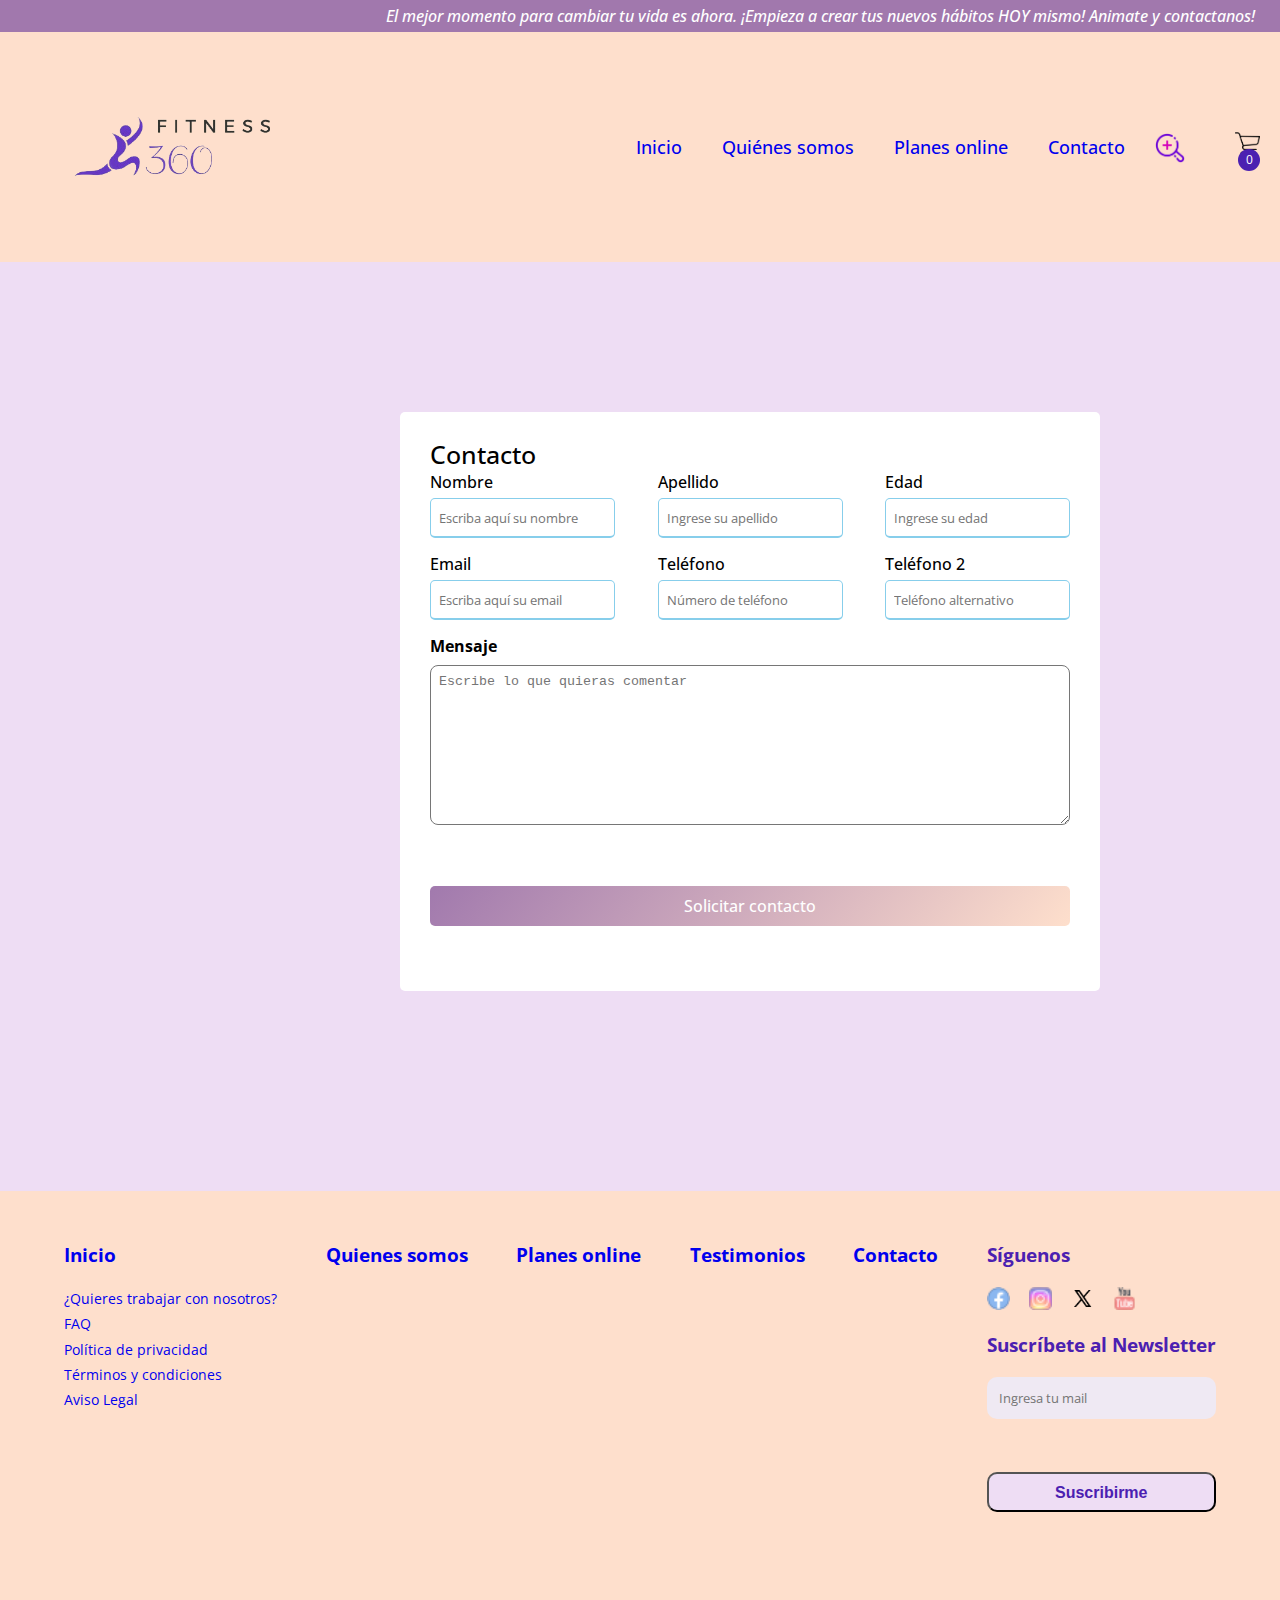
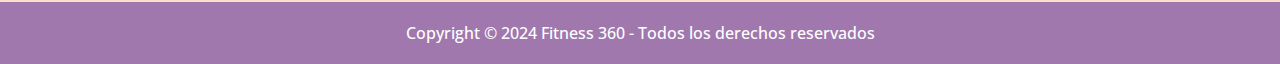
==== commit 5aeef678: "Merge pull request #7 from FedeiaTech/feature3" ====
--- a/formulario-contacto.html
+++ b/formulario-contacto.html
@@ -1,24 +1,26 @@
 <!DOCTYPE html>
-<html lang="en">
+<html lang="es">
+
 <head>
     <meta charset="UTF-8">
     <meta name="viewport" content="width=device-width, initial-scale=1.0">
     <!-- favicon -->
-    
+
     <link rel="shortcut icon" href="images/logo-contacto.png" type="image/x-icon">
     <!-- estilos -->
-    <link rel="stylesheet" href="modal.css">
-    <link rel="stylesheet" href="style.css">
-    
+    <link rel="stylesheet" href="/modal.css">
+    <link rel="stylesheet" href="/style.css">
+
     <!-- <link rel="stylesheet" href="modal.css"> -->
-     <!-- Google Fonts -->
-     <link rel="preconnect" href="https://fonts.googleapis.com">
-     <link rel="preconnect" href="https://fonts.gstatic.com" crossorigin>
-     <link href="https://fonts.googleapis.com/css2?family=Open+Sans:ital,wght@0,300..800;1,300..800&display=swap"
-         rel="stylesheet">
+    <!-- Google Fonts -->
+    <link rel="preconnect" href="https://fonts.googleapis.com">
+    <link rel="preconnect" href="https://fonts.gstatic.com" crossorigin>
+    <link href="https://fonts.googleapis.com/css2?family=Open+Sans:ital,wght@0,300..800;1,300..800&display=swap"
+        rel="stylesheet">
     <title>Contacto</title>
 </head>
-<body class="formulario-contacto">
+
+<body>
     <!-- Encabezado -->
     <header class="header">
         <section class="header-info">
@@ -35,10 +37,10 @@
                 <!-- Hipervinculos para el menu -->
                 <div class="navbar-links">
                     <ul class="navbar-list">
-                        <li class="nav-item"><a href="index.html"> Inicio</a></li>
-                        <li class="nav-item"><a href="#quienes-somos"> Quiénes somos</a></li>
-                        <li class="nav-item"><a href="#planes-online">Planes online</a></li>
-                        <li class="nav-item"><a href="#contacto">Contacto</a></li>
+                        <li class="nav-item"><a href="index.html">Inicio</a></li>
+                        <li class="nav-item"><a href="index.html">Quiénes somos</a></li>
+                        <li class="nav-item"><a href="index.html">Planes online</a></li>
+                        <li class="nav-item"><a href="formulario-contacto.html">Contacto</a></li>
                     </ul>
                     <!-- Buscador -->
                     <div class="navbar-search">
@@ -99,62 +101,67 @@
         </section>
     </header>
 
+    <!-- Formulario de contacto -->
     <main>
-        <div class="container-formulario-contacto">
-            <div class="title">Contacto</div>
-            <form id="contacto" method="post">
-                <div class="form-group">
-                    <span>Nombre</span>
-                    <input id="nombre" name="nombre" type="text" placeholder="Escriba aquí su nombre" >
-                    <small id="snombre">Por favor, ingrese su nombre</small>
-                </div>
-                <div class="form-group">
-                    <span>Apellido</span>
-                    <input id="apellido" name="apellido" type="text" placeholder="Ingrese su apellido">
-                    <small id="sapellido">Por favor, ingrese su apellido</small>
-                </div>
-                <div class="form-group">
-                    <span>Edad</span>
-                    <input id="edad" name="edad" type="number" placeholder="Decinos tu edad" >
-                    <small id="sedad">Por favor, ingrese su edad</small>
-                </div>
-            
-                <div class="form-group">
-                    <span>Email</span>
-                    <input id="email" name="email" type="email" placeholder="Escriba aquí su email" >
-                    <small id="semail">Por favor, ingrese su email</small>
-                </div>
-
-                <div class="form-group">
-                    <span>Teléfono</span>
-                    <input id="telefono" name="telefono"type="number" placeholder="Número de teléfono">
-                    <small id="stelefono">Por favor, ingrese su teléfono</small>
-                </div>
-
-                <div class="form-group">
-                    <span>Teléfono 2</span>
-                    <input id="telefono2" name="telefono2" type="number" placeholder="Teléfono alternativo" >
-                </div>
-
-                <div class="campo">
-                    <label>Mensaje</label>
-                    <textarea id="mensaje" name="mensaje" placeholder="Escribe lo que quieras comentar"></textarea>
-                    <small id="smensaje">Por favor, ingrese sus comentarios en menos de 00 caracteres</small>
-                </div>
-                
-                <div class="button">
-                    <input type="submit" value="Solicitar contacto">
-                    <p id="error" class="error"></p>
-                </div>
-            </form>
-        </div>
+        <section class="formulario-contacto">
+            <div class="container-formulario-contacto">
+                <div class="title">Contacto</div>
+                <form id="contacto-form" method="post">
+                    <div class="form-group">
+                        <span>Nombre</span>
+                        <input id="nombre" name="nombre" type="text" placeholder="Escriba aquí su nombre">
+                        <small id="snombre">Por favor, ingrese su nombre</small>
+                    </div>
+                    <div class="form-group">
+                        <span>Apellido</span>
+                        <input id="apellido" name="apellido" type="text" placeholder="Ingrese su apellido">
+                        <small id="sapellido">Por favor, ingrese su apellido</small>
+                    </div>
+                    <div class="form-group">
+                        <span>Edad</span>
+                        <input id="edad" name="edad" type="number" placeholder="Ingrese su edad">
+                        <small id="sedad">Por favor, ingrese su edad</small>
+                    </div>
+
+                    <div class="form-group">
+                        <span>Email</span>
+                        <input id="email" name="email" type="email" placeholder="Escriba aquí su email">
+                        <small id="semail">Por favor, ingrese su email</small>
+                    </div>
+
+                    <div class="form-group">
+                        <span>Teléfono</span>
+                        <input id="telefono" name="telefono" type="number" placeholder="Número de teléfono">
+                        <small id="stelefono">Por favor, ingrese su teléfono</small>
+                    </div>
+
+                    <div class="form-group">
+                        <span>Teléfono 2</span>
+                        <input id="telefono2" name="telefono2" type="number" placeholder="Teléfono alternativo">
+                    </div>
+
+                    <div class="campo">
+                        <label>Mensaje</label>
+                        <textarea id="mensaje" name="mensaje" placeholder="Escribe lo que quieras comentar"></textarea>
+                        <small id="smensaje">Por favor, ingrese sus comentarios en menos de 200 caracteres</small>
+                    </div>
+
+                    <div class="button">
+                        <input type="submit" value="Solicitar contacto">
+                        <p id="error" class="error"></p>
+                    </div>
+                </form>
+            </div>
+        </section>
     </main>
-     <!-- Footer, contacto y redes -->
-     <footer class="footer">
+
+
+    <!-- Footer, contacto y redes -->
+    <footer class="footer">
         <section id="contacto" class="footer-nav-info">
             <div class="footer-nav-info container">
                 <article class="footer-info-lista">
-                    <h3 class="footer-titulo">Inicio</h3>
+                    <h3 class="footer-titulo"> <a href="index.html">Inicio</a></h3>
                     <ul class="footer-info-lista-items">
                         <li class="footer-info-items-li">
                             <a href="#" class="footer-items-link" data-modal-class="modal1">¿Quieres trabajar con
@@ -219,16 +226,16 @@
 
                 </article>
                 <article class="footer-info-lista">
-                    <h3 class="footer-titulo">Quienes somos</h3>
-                </article>
-                <article class="footer-info-lista">
-                    <h3 class="footer-titulo">Planes online</h3>
-                </article>
-                <article class="footer-info-lista">
-                    <h3 class="footer-titulo">Testimonios</h3>
-                </article>
-                <article class="footer-info-lista">
-                    <h3 class="footer-titulo">Contacto</h3>
+                    <h3 class="footer-titulo"><a href="index.html">Quienes somos</a></h3>
+                </article>
+                <article class="footer-info-lista">
+                    <h3 class="footer-titulo"><a href="index.html">Planes online</a></h3>
+                </article>
+                <article class="footer-info-lista">
+                    <h3 class="footer-titulo"><a href="index.html">Testimonios</a></h3>
+                </article>
+                <article class="footer-info-lista">
+                    <h3 class="footer-titulo"><a href="formulario-contacto.html">Contacto</a></h3>
                 </article>
 
                 <article class="footer-info-lista">
@@ -264,69 +271,70 @@
             </p>
         </section>
     </footer>
-    <script src="app1.js">
-// const contacto=document.getElementById("contacto");
-// const nombre=document.getElementById("nombre");
-// const snombre=document.getElementById("snombre");
-// const apellido=document.getElementById("apellido");
-// const sapellido=document.getElementById("sapellido");
-// const edad=document.getElementById("edad");
-// const sedad=document.getElementById("sedad");
-// const email=document.getElementById("email");
-// const semail=document.getElementById("semail");
-// const telefono=document.getElementById("telefono");
-// const stelefono=document.getElementById("stelefono");
-// const mensaje=document.getElementById("mensaje");
-// const smensaje=document.getElementById("smensaje");
-// const parrafo=document.getElementById("error");
-// contacto.addEventListener("submit",e=>{
-// e.preventDefault();
-// e.stopPropagation();
-//     let valor1=false;
-//     let valor2=false;
-//     let valor3=false;
-//     let valor4=false;
-//     let valor5=false;
-//     let valor6=false;
-//     parrafo.innerHTML="";
-//     let regexEmail=/^\w+([\.-]?\w+)*@\w+([\.-]?\w+)*(\.\w{2,3})+$/;
-//     let phoneno = /^\(?([0-9]{3})\)?[-. ]?([0-9]{3})[-. ]?([0-9]{4})$/;
-
-//     if(nombre.value.length<3||typeof nombre.value!=="string"){
-//         valor1=true;
-//         snombre.classList.add("invalido");
-//     }
-//     if(apellido.value.length<3||typeof apellido.value!=="string"){
-//         valor2=true;
-//         sapellido.classList.add("invalido");
-//     }
-//     if(edad.value<18||edad.value>110){
-//         valor3=true;
-//         sedad.classList.add("invalido");
-//     }
+    <script src="app1.js"></script>
+
+</body>
+
+</html>
+
+<!-- const contacto=document.getElementById("contacto");
+const nombre=document.getElementById("nombre");
+const snombre=document.getElementById("snombre");
+const apellido=document.getElementById("apellido");
+const sapellido=document.getElementById("sapellido");
+const edad=document.getElementById("edad");
+const sedad=document.getElementById("sedad");
+const email=document.getElementById("email");
+const semail=document.getElementById("semail");
+const telefono=document.getElementById("telefono");
+const stelefono=document.getElementById("stelefono");
+const mensaje=document.getElementById("mensaje");
+const smensaje=document.getElementById("smensaje");
+const parrafo=document.getElementById("error");
+contacto.addEventListener("submit",e=>{
+e.preventDefault();
+e.stopPropagation();
+     let valor1=false; 
+     let valor2=false;
+      let valor3=false;
+      let valor4=false;
+      let valor5=false;
+      let valor6=false;
+      parrafo.innerHTML="";
+      let regexEmail=/^\w+([\.-]?\w+)*@\w+([\.-]?\w+)*(\.\w{2,3})+$/;
+      let phoneno = /^\(?([0-9]{3})\)?[-. ]?([0-9]{3})[-. ]?([0-9]{4})$/;
+
+      if(nombre.value.length<3||typeof nombre.value!=="string"){
+          valor1=true;
+          snombre.classList.add("invalido");
+     }
+      if(apellido.value.length<3||typeof apellido.value!=="string"){
+          valor2=true;
+          sapellido.classList.add("invalido");
+      }
+      if(edad.value<18||edad.value>110){
+          valor3=true;
+          sedad.classList.add("invalido");
+      }
         
-//     if(!regexEmail.test(email.value)){
-//         valor4=true;
-//         semail.classList.add("invalido");
-//     }
-
-//     if(!telefono.value.match(phoneno)){
-//         valor5=true;
-//         stelefono.classList.add("invalido");
-//     }
-//     if(mensaje.value.trim().length>600){
-//         valor5=true;
-//         smensaje.classList.add("invalido");
-//     }
+      if(!regexEmail.test(email.value)){
+          valor4=true;
+          semail.classList.add("invalido");
+      }
+
+      if(!telefono.value.match(phoneno)){
+         valor5=true;
+          stelefono.classList.add("invalido");
+      }
+      if(mensaje.value.trim().length>600){
+          valor5=true;
+          smensaje.classList.add("invalido");
+      }
     
-//     if(valor1||valor2||valor3||valor4||valor5||valor6){
-//         parrafo.innerHTML="Hay algún error";
-//     }else{
-//         parrafo.innerHTML="Enviado";
-//         contacto.reset();
-//     }
-// }) 
-    </script>
-    
-</body>
-</html>+      if(valor1||valor2||valor3||valor4||valor5||valor6){
+          parrafo.innerHTML="Hay algún error";
+      }else{
+          parrafo.innerHTML="Enviado";
+          contacto.reset();
+      }
+      }) -->--- a/style.css
+++ b/style.css
@@ -286,7 +286,6 @@
     margin-right: -85px;
 }
 
-
 .hidden-cart {
     display: none;
 }
@@ -345,11 +344,87 @@
         transform: translate(0, 0) rotate(0deg);
     }
 }
+
+/*Media Query Header Nav- Responsividad*/
+@media only screen and (max-width:895px) {
+
+    /* 980px */
+    .navbar-list {
+        display: none;
+    }
+
+    .navbar-links>* {
+        margin-left: 20px;
+    }
+
+    .navbar-menu-movil {
+        display: flex;
+        flex-direction: column;
+        position: absolute;
+        top: 180px;
+        right: 0;
+        background-color: var(--secondary-color);
+        width: 100%;
+        box-shadow: 0 2px 10px rgba(0, 0, 0, 0.01);
+        z-index: 1;
+    }
+
+    .nav-item-movil {
+        margin-left: 40px;
+        font-size: 1.1em;
+        font-weight: 300;
+        margin-top: 5px;
+    }
+
+    .navbar-list-movil {
+        list-style: none;
+        padding: 20px;
+        margin-bottom: 15px;
+    }
+
+    .navbar-list-movil a {
+        color: var(--third-bis-color);
+        position: relative;
+    }
+
+    .nav-item-movil a::after {
+        content: "";
+        position: absolute;
+        width: 100%;
+        height: 2px;
+        bottom: 0;
+        left: 0;
+        background-color: var(--secondary-bis-color);
+        opacity: 0;
+        transition: opacity 0.3s ease-in-out;
+    }
+
+    .nav-item-movil:hover a::after {
+        opacity: 1;
+    }
+
+    .navbar-toogle-boton {
+        display: block;
+        margin: 0;
+    }
+
+    .navbar-toogle-boton img {
+        height: 28px;
+        margin: 0 10px;
+    }
+}
+
+/* @media only screen and (max-width:550px)
+
+trate de ver desde el celu y me parecio q a partir de ese tamaño se empieza a romper otra vez, habria que hacer otro media query con ese tamaño*/
+
 /* añadidura de estilos para el formulario de contacto */
+
 small{
     display: none;
 }
-body .formulario-.container-formulario-contacto{
+
+.formulario.container-formulario-contacto{
     display: flex;
     height: 100vh;
     justify-content: center;
@@ -357,51 +432,63 @@
     padding: 10px;
     background: linear-gradient(130deg,#fedfcc,#9c72a9f2);
 }
+
 .container-formulario-contacto{
     max-width: 700px;
     width:100%;
     padding: 25px 30px;
     background-color: #fff;
     border-radius: 5px;
-} */
+    margin-top: 150px;
+    margin-left: 400px;
+    margin-bottom: 200px;
+} 
+
 .container-formulario-contacto .title{
     font-size: 25px;
     font-weight: 500;
 }
+
 .container-formulario-contacto form{
     display:flex;
     flex-wrap:wrap;
     justify-content:space-between;
     margin:10 px 12 px 0;
 }
+
 form .form-group{
     margin-bottom: 15px;
     width:calc(100%/2-20px);
 }
+
 form span{
     display:block;
     font-weight: 500;
     margin-bottom: 5px;
 }
+
 .form-group input{
     height: 40px;
     width:100%;
     outline:none;
     border-radius: 5px;
     border: 1px solid #ccc;
-    padding-left: 15px;
+    padding-left: 8px;
     border-bottom-width: 2px;
     transition:all 0.3s ease;
 }
+
 .form-group input:focus,
 .form-group input:valid{
     border-color: skyblue;
 }
+
 form .button{
     width:100%;
     height: 40px;
     margin: 40px 0;
 }
+
 form .button input{
     width:100%;
     height: 100%;
@@ -413,24 +500,29 @@
     font-weight: 500;
     border: none;
     border-radius: 5px;
-} */
-form .button input:hover{ */
+} 
+
+form .button input:hover{
     /* uso la pseudo clase hover para generar una pequeña animacion en el boton */
     background: linear-gradient(130deg,#fedfcc,#9c72a9f2);
 } 
+
 .invalido{
     display: block;
     color: red;
 }
+
 .campo {
     margin-bottom: 1rem;
 }
+
 .campo label {
     color: var(--blanco);
     font-weight: bold;
     margin-bottom: .5rem;
     display: block;
 }
+
 .campo textarea {
     height: 10rem;
     width:40rem;
@@ -444,6 +536,8 @@
     padding: 0.5rem;
     border-radius: .5rem;
 }
+
+
 @media(max-width:584px){
     .container-formulario-contacto{
         max-width: 100%;
@@ -459,6 +553,9 @@
     }
     .container-formulario-contacto form::-webkit-scrollbar{
         width: 0; 
+    }
+
+}
         /* para invisibilizar la barra scroll */
     /* }
     form .button{
@@ -469,80 +566,7 @@
         width: 400px;
 
     } */
-}
-}
-/*Media Query Header Nav- Responsividad*/
-@media only screen and (max-width:895px) {
-
-    /* 980px */
-    .navbar-list {
-        display: none;
-    }
-
-    .navbar-links>* {
-        margin-left: 20px;
-    }
-
-    .navbar-menu-movil {
-        display: flex;
-        flex-direction: column;
-        position: absolute;
-        top: 180px;
-        right: 0;
-        background-color: var(--secondary-color);
-        width: 100%;
-        box-shadow: 0 2px 10px rgba(0, 0, 0, 0.01);
-        z-index: 1;
-    }
-
-    .nav-item-movil {
-        margin-left: 40px;
-        font-size: 1.1em;
-        font-weight: 300;
-        margin-top: 5px;
-    }
-
-    .navbar-list-movil {
-        list-style: none;
-        padding: 20px;
-        margin-bottom: 15px;
-    }
-
-    .navbar-list-movil a {
-        color: var(--third-bis-color);
-        position: relative;
-    }
-
-    .nav-item-movil a::after {
-        content: "";
-        position: absolute;
-        width: 100%;
-        height: 2px;
-        bottom: 0;
-        left: 0;
-        background-color: var(--secondary-bis-color);
-        opacity: 0;
-        transition: opacity 0.3s ease-in-out;
-    }
-
-    .nav-item-movil:hover a::after {
-        opacity: 1;
-    }
-
-    .navbar-toogle-boton {
-        display: block;
-        margin: 0;
-    }
-
-    .navbar-toogle-boton img {
-        height: 28px;
-        margin: 0 10px;
-    }
-}
-
-/* @media only screen and (max-width:550px)
-
-trate de ver desde el celu y me parecio q a partir de ese tamaño se empieza a romper otra vez, habria que hacer otro media query con ese tamaño*/
+
 
 /*Estilos Quienes somos*/
 
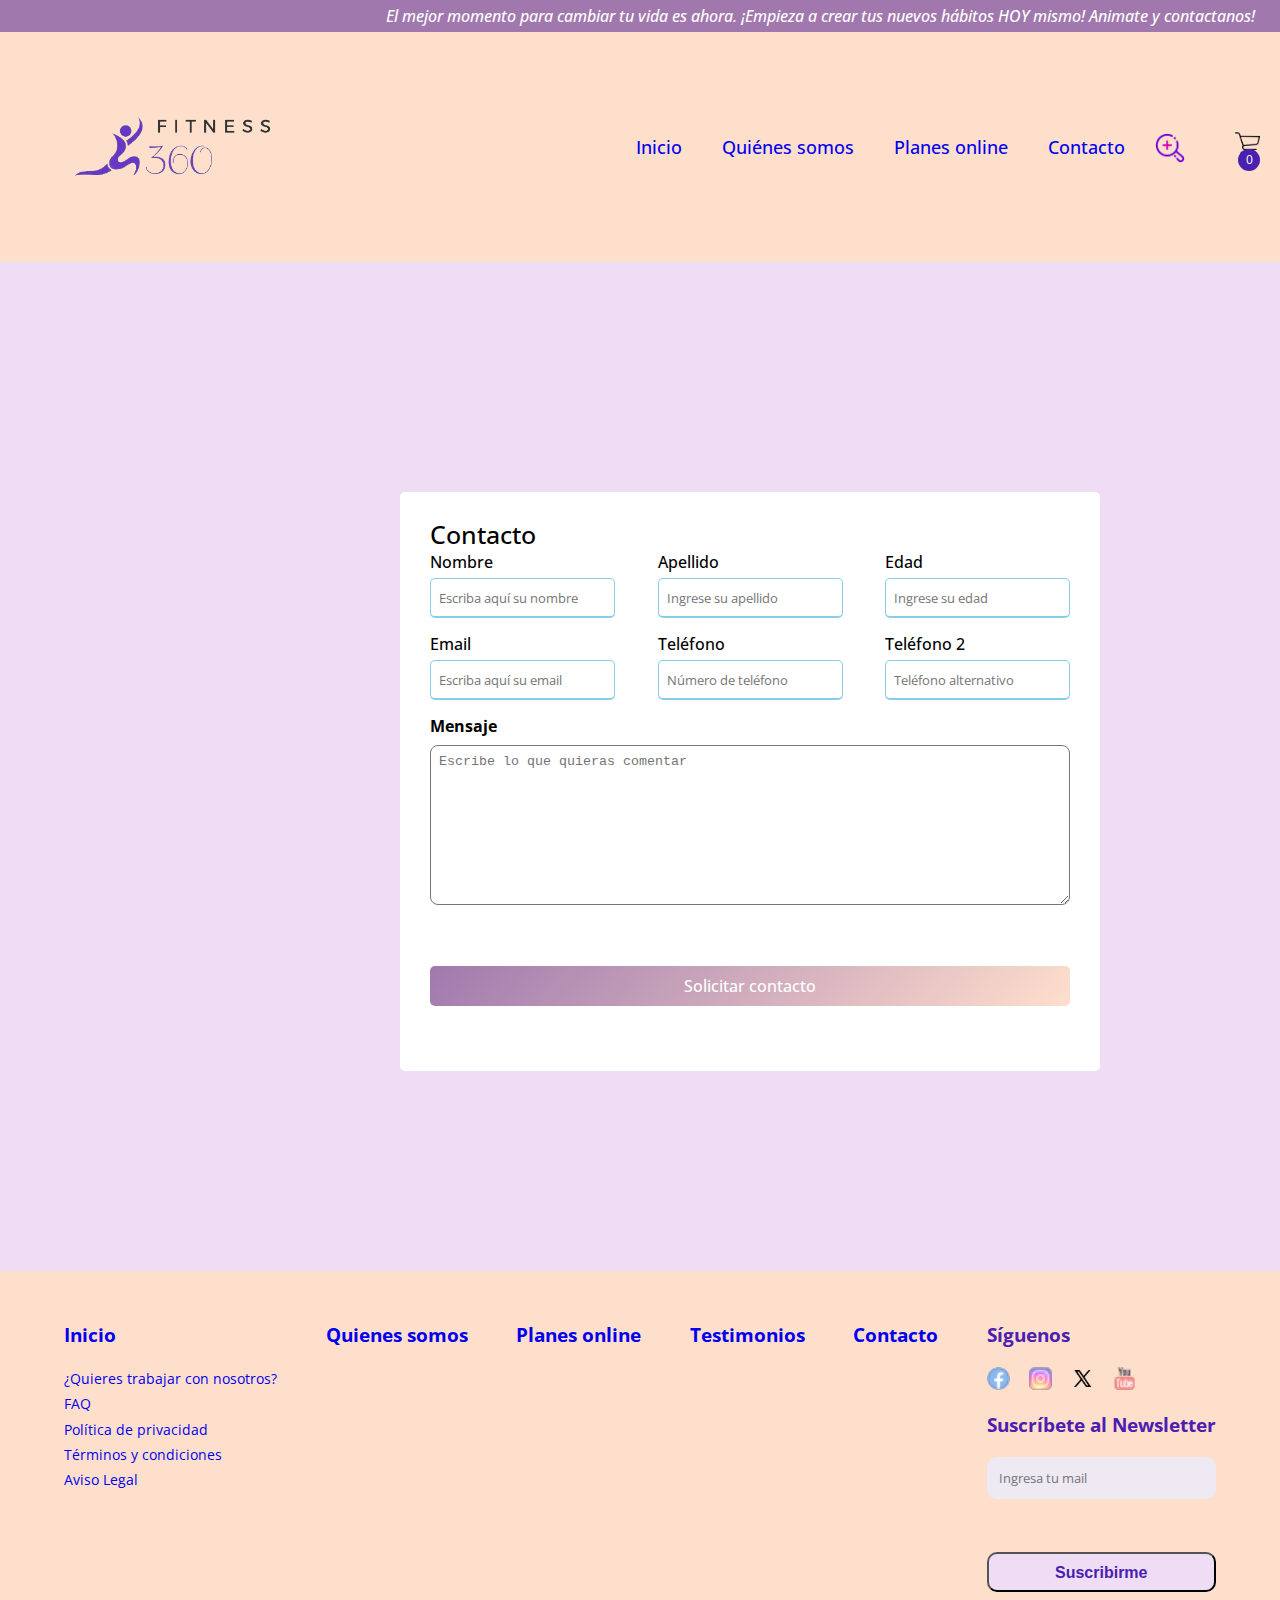
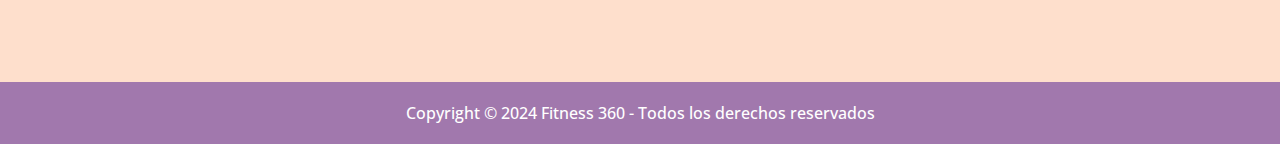
==== commit c844ba20: "correccion funcional, bugs form y modals" ====
--- a/formulario-contacto.html
+++ b/formulario-contacto.html
@@ -103,6 +103,16 @@
 
     <!-- Formulario de contacto -->
     <main>
+        <section id="planes">
+            <div id="planes-online" class="planes-seccion">
+                <div class="planes-seccion-compra" id="no-afectar-css">
+                    <div class="planes-seccion-compra-container" id="no-afectar-css">
+                        <!-- Seccion agregada para la funcionalidad de modals en index - 
+                            se agrega etiqueta no-afectar-css para evitar espacio en blanco -->
+                    </div>
+                </div>
+            </div>
+        </section>
         <section class="formulario-contacto">
             <div class="container-formulario-contacto">
                 <div class="title">Contacto</div>
@@ -153,6 +163,7 @@
                 </form>
             </div>
         </section>
+        
     </main>
 
 
@@ -271,7 +282,7 @@
             </p>
         </section>
     </footer>
-    <script src="app1.js"></script>
+    <script src="app.js"></script>
 
 </body>
 
--- a/style.css
+++ b/style.css
@@ -25,8 +25,12 @@
 }
 
 /* Esto evitara que el css afecte a los div denominados con esta clase*/
+#no-afectar-css{
+    all: initial; 
+}
+
 .no-afectar-css{
-    all: initial; 
+    all: initial;
 }
 
 /* Estilos de Header y NavBar */
@@ -763,6 +767,8 @@
 }
 
 .planes-seccion-container {
+    
+    width: 20%;
     display: grid;
     grid-template-columns: repeat(2, 1fr);
     gap: 10px;
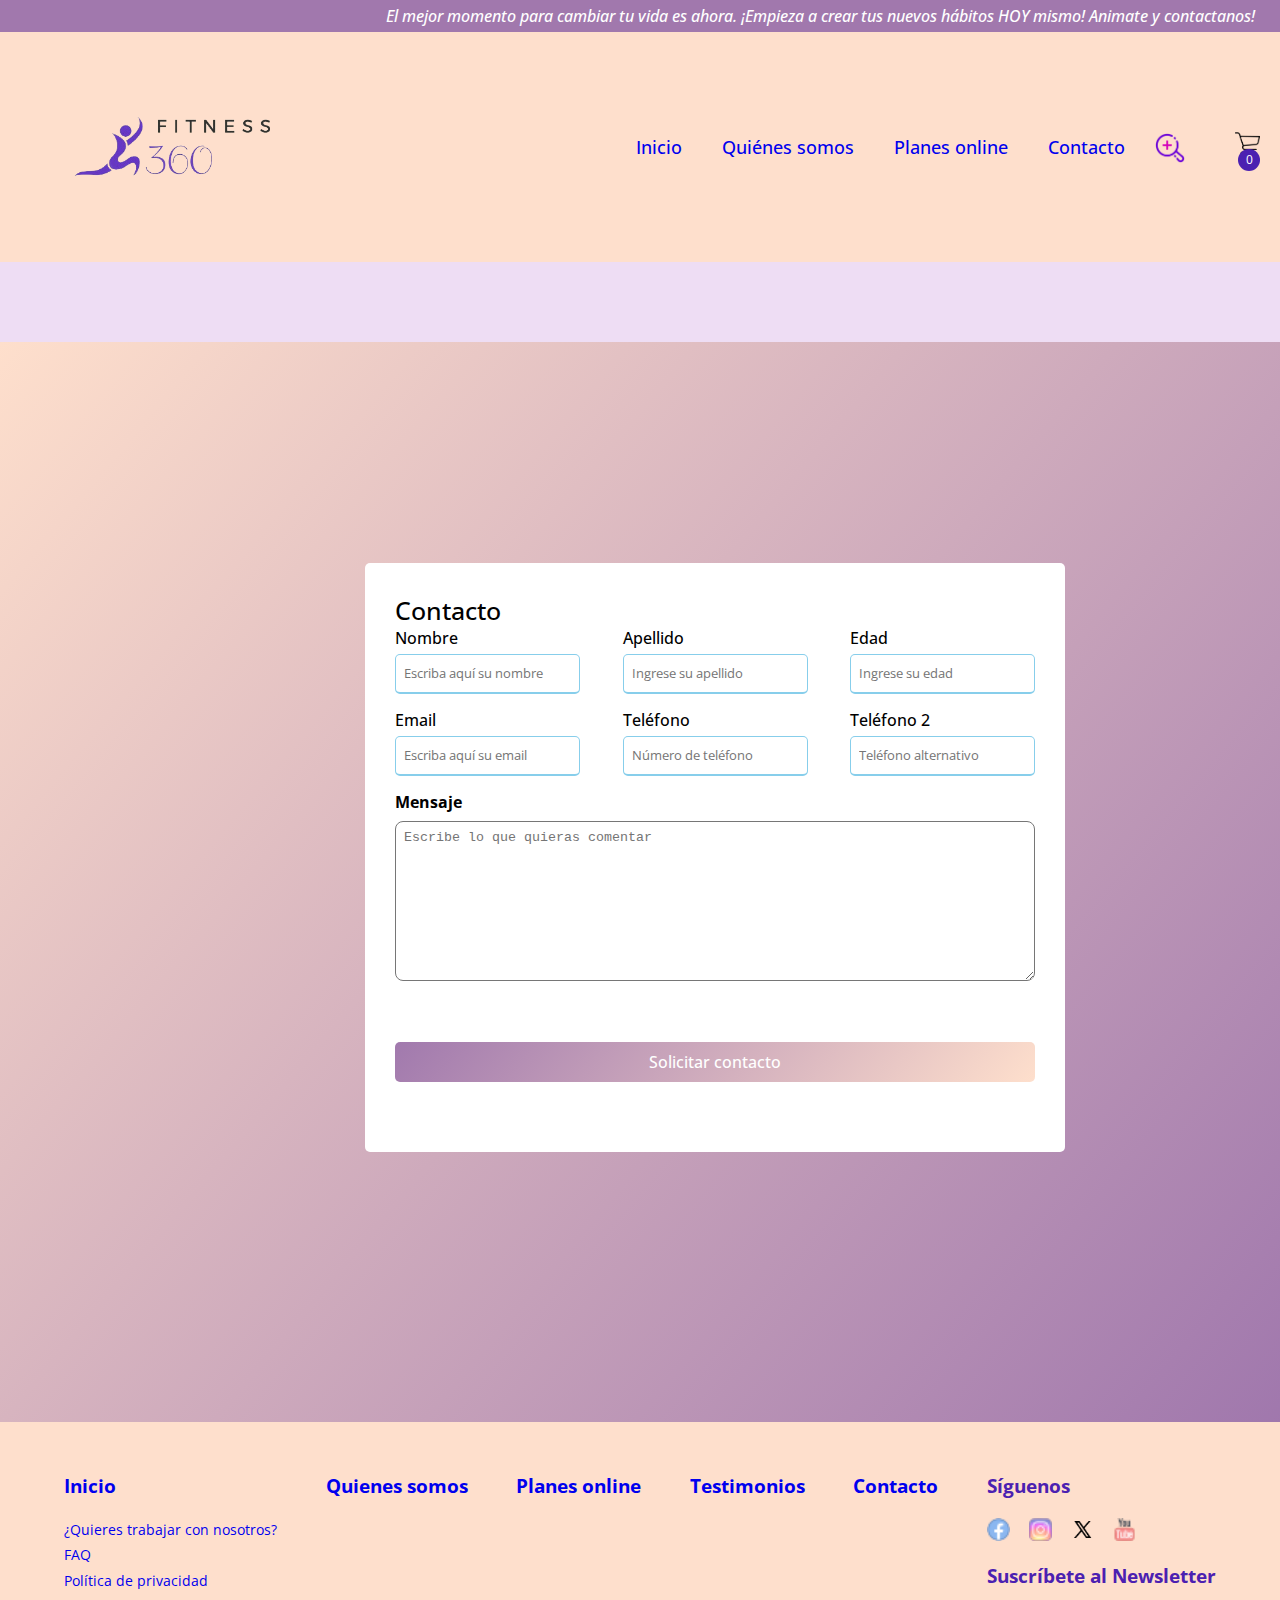
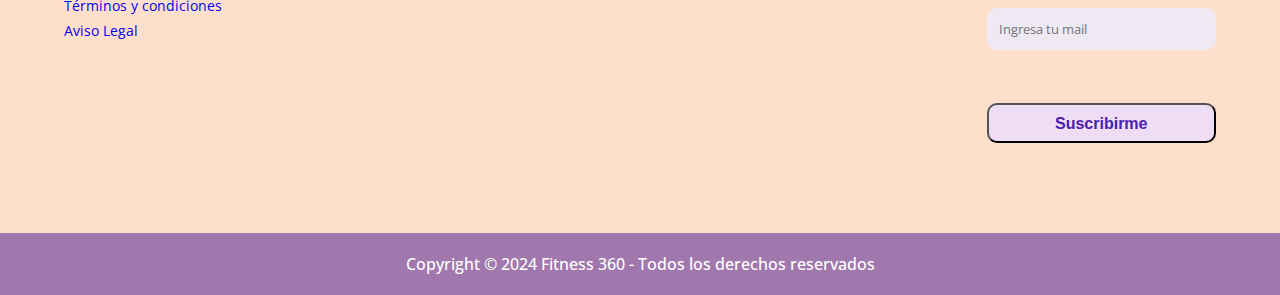
==== commit 798a1992: "responsividad del formulario de contacto, agregue un punto de corte ara el campo de texto" ====
--- a/formulario-contacto.html
+++ b/formulario-contacto.html
@@ -8,8 +8,8 @@
 
     <link rel="shortcut icon" href="images/logo-contacto.png" type="image/x-icon">
     <!-- estilos -->
-    <link rel="stylesheet" href="/modal.css">
-    <link rel="stylesheet" href="/style.css">
+    <link rel="stylesheet" href="modal.css">
+    <link rel="stylesheet" href="style.css">
 
     <!-- <link rel="stylesheet" href="modal.css"> -->
     <!-- Google Fonts -->
--- a/style.css
+++ b/style.css
@@ -428,9 +428,9 @@
     display: none;
 }
 
-.formulario.container-formulario-contacto{
-    display: flex;
-    height: 100vh;
+.formulario-contacto{
+    display: flex;
+    height: 120vh;
     justify-content: center;
     align-items: center;
     padding: 10px;
@@ -440,11 +440,11 @@
 .container-formulario-contacto{
     max-width: 700px;
     width:100%;
-    padding: 25px 30px;
+    padding: 30px 30px;
     background-color: #fff;
     border-radius: 5px;
     margin-top: 150px;
-    margin-left: 400px;
+    margin-left: 150px;
     margin-bottom: 200px;
 } 
 
@@ -549,7 +549,7 @@
 
     form .form-group{
         margin-bottom: 15px;
-        width:100%;
+        width:90%;
     }
     .container-formulario-contacto form{
         max-height: 300px;
@@ -557,6 +557,11 @@
     }
     .container-formulario-contacto form::-webkit-scrollbar{
         width: 0; 
+    }
+    .campo textarea {
+        height: 300px;
+        width: 200px;
+
     }
 
 }
@@ -565,11 +570,7 @@
     form .button{
         margin:20px 0px;
     } */
-    /* .campo textarea {
-        height: 300px;
-        width: 400px;
-
-    } */
+    
 
 
 /*Estilos Quienes somos*/
@@ -753,6 +754,12 @@
 
     .carrousel-control-proximo {
         margin-right: 0;
+    }
+    /* campo de texto formulario de contacto */
+    .campo textarea {
+        height: 300px;
+        width: 300px;
+
     }
 }
 
